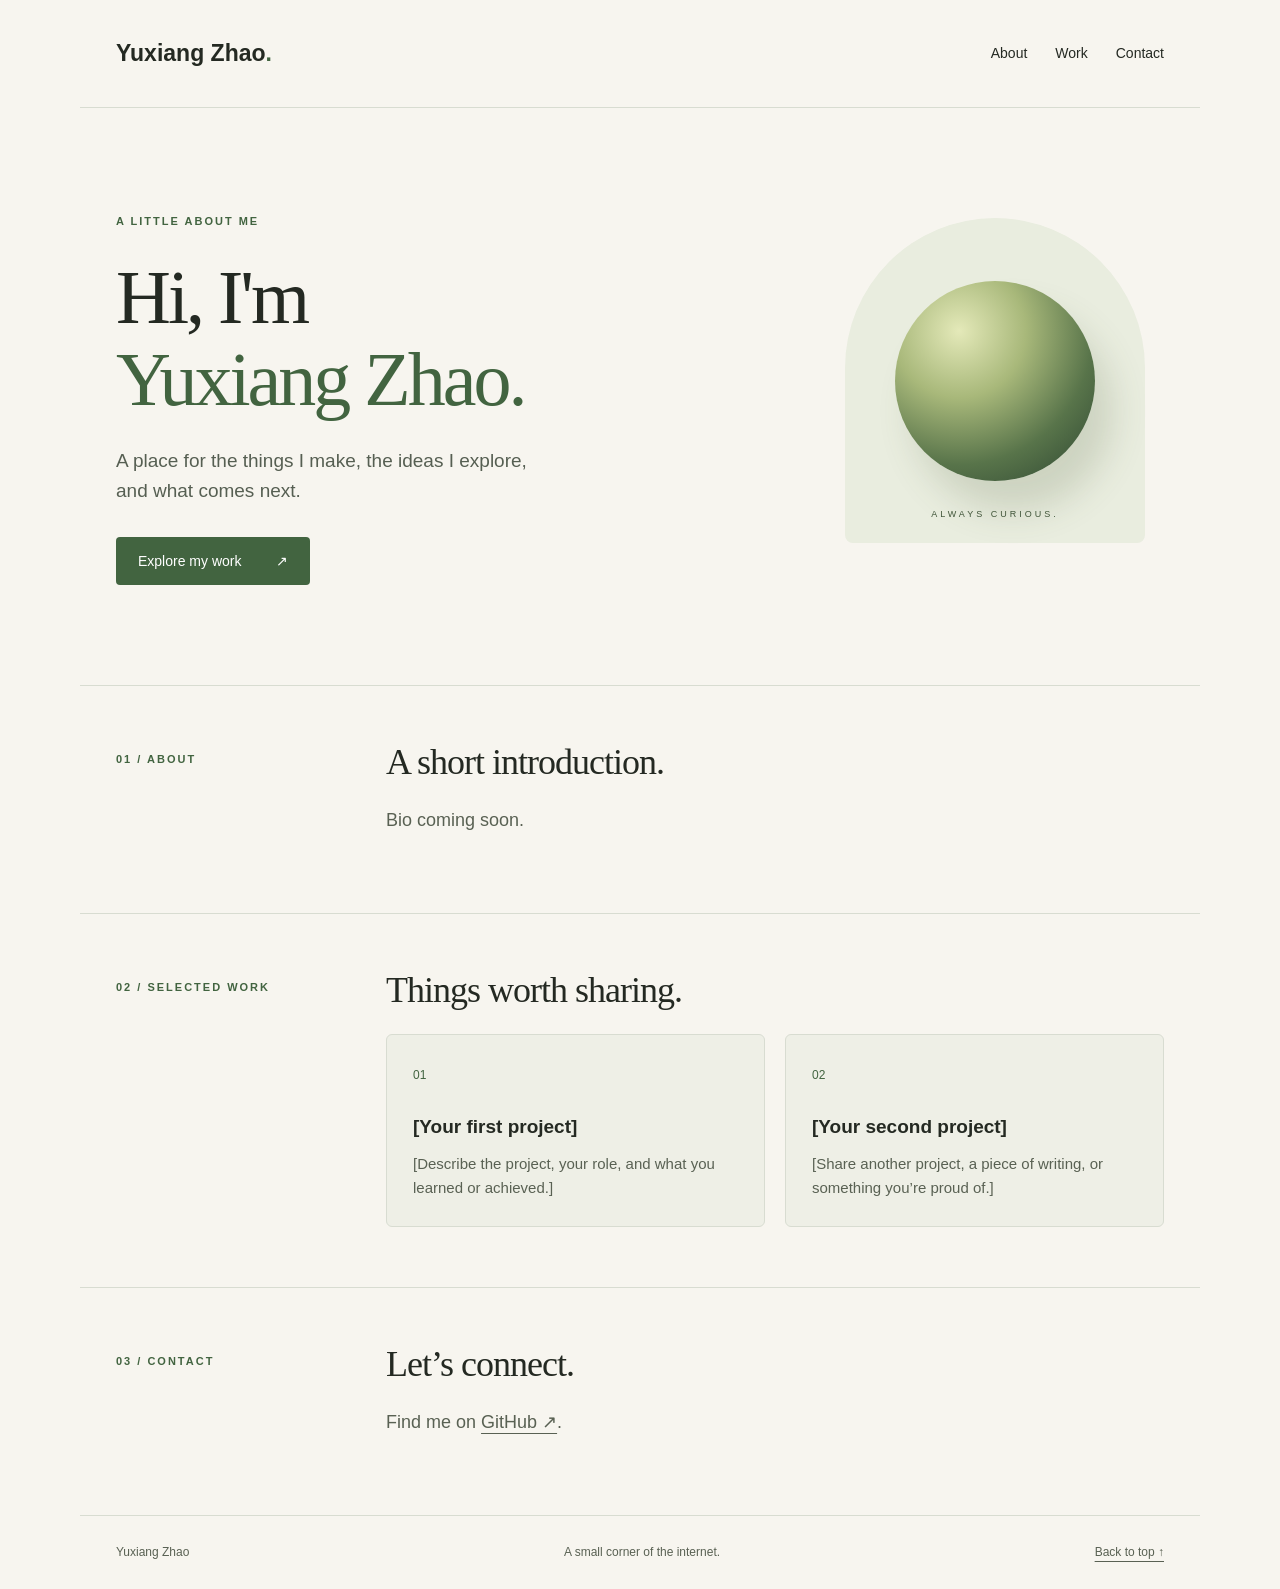
==== index.html @ c38084e2 "Create Yuxiang Zhao personal website" ====
<!doctype html>
<html lang="en"><head><meta charset="utf-8"><meta name="viewport" content="width=device-width,initial-scale=1"><meta name="description" content="Yuxiang Zhao’s personal website — introduction, projects, and contact."><title>Yuxiang Zhao — Personal website</title><link rel="stylesheet" href="styles.css"></head>
<body><a class="skip" href="#main">Skip to content</a><header class="wrap"><a class="wordmark" href="#">Yuxiang Zhao<span aria-hidden="true">.</span></a><nav aria-label="Main navigation"><a href="#about">About</a><a href="#work">Work</a><a href="#contact">Contact</a></nav></header>
<main id="main"><section class="hero wrap"><p class="eyebrow">A LITTLE ABOUT ME</p><h1>Hi, I'm <span>Yuxiang Zhao.</span></h1><p class="intro">A place for the things I make, the ideas I explore, and what comes next.</p><a class="button" href="#work">Explore my work <span aria-hidden="true">↗</span></a><div class="art" aria-hidden="true"><div class="orb"></div><span class="art-label">ALWAYS CURIOUS.</span></div></section>
<section class="section wrap" id="about"><p class="eyebrow">01 / ABOUT</p><div><h2>A short introduction.</h2><p class="body-copy placeholder">Bio coming soon.</p></div></section>
<section class="section wrap" id="work"><p class="eyebrow">02 / SELECTED WORK</p><div><h2>Things worth sharing.</h2><div class="projects"><article><span class="number">01</span><h3>[Your first project]</h3><p>[Describe the project, your role, and what you learned or achieved.]</p></article><article><span class="number">02</span><h3>[Your second project]</h3><p>[Share another project, a piece of writing, or something you’re proud of.]</p></article></div></div></section>
<section class="section wrap" id="contact"><p class="eyebrow">03 / CONTACT</p><div><h2>Let’s connect.</h2><p class="body-copy placeholder">Find me on <a href="https://github.com/zhaoyx-uiuc">GitHub ↗</a>.</p></div></section></main><footer class="wrap"><span>Yuxiang Zhao</span><span>A small corner of the internet.</span><a href="#">Back to top ↑</a></footer></body></html>
---- styles.css ----
:root{color-scheme:light;--paper:#f7f5ef;--ink:#242922;--green:#426440;--line:#d8dcd1}*{box-sizing:border-box}html{scroll-behavior:smooth;scroll-padding-top:28px}body{margin:0;background:var(--paper);color:var(--ink);font-family:Segoe UI,Arial,sans-serif;line-height:1.6}a{color:inherit;text-underline-offset:5px}a:focus-visible{outline:3px solid var(--green);outline-offset:6px}.wrap{max-width:1120px;margin:auto;padding-left:36px;padding-right:36px}header{display:flex;align-items:center;justify-content:space-between;min-height:108px;border-bottom:1px solid var(--line)}.wordmark{font-size:23px;font-weight:700;text-decoration:none}.wordmark span{color:var(--green)}nav{display:flex;gap:28px}nav a{font-size:14px;text-decoration:none}nav a:hover{text-decoration:underline}.hero{position:relative;min-height:560px;padding-top:105px;padding-bottom:100px;overflow:hidden}.eyebrow{font-size:11px;font-weight:700;letter-spacing:2px;color:var(--green);margin:0 0 25px}h1{font-family:Georgia,serif;font-weight:400;font-size:clamp(48px,6vw,76px);line-height:1.08;letter-spacing:-3px;max-width:620px;margin:0 0 26px}h1 span{display:block;color:var(--green)}.intro{font-size:19px;max-width:430px;color:#565f52;margin-bottom:30px}.button{display:inline-flex;gap:35px;align-items:center;padding:13px 22px;background:var(--green);border-radius:4px;color:white;text-decoration:none;font-size:14px}.button:hover{background:#2d482b}.art{position:absolute;right:55px;top:110px;width:300px;height:325px;display:grid;place-items:center;background:#e9eddf;border-radius:150px 150px 8px 8px}.orb{width:200px;height:200px;border-radius:50%;background:radial-gradient(circle at 32% 25%,#e4e9b9 0,#a8b87a 33%,#58744a 66%,#2b4330 100%);box-shadow:18px 30px 35px #53673e30}.art-label{position:absolute;bottom:22px;font-size:9px;letter-spacing:3px;color:#405539}.section{display:grid;grid-template-columns:240px 1fr;gap:30px;border-top:1px solid var(--line);padding-top:55px;padding-bottom:60px}.section>.eyebrow{padding-top:10px}h2{font-family:Georgia,serif;font-weight:400;font-size:36px;line-height:1.2;margin:0 0 22px;letter-spacing:-1px}.body-copy{font-size:18px;max-width:630px;color:#596153}.projects{display:grid;grid-template-columns:1fr 1fr;gap:20px}article{border:1px solid var(--line);border-radius:6px;padding:26px;background:#eeefe6}.number{font-size:12px;color:var(--green)}h3{font-size:19px;font-weight:600;margin:25px 0 10px}article p{font-size:15px;color:#596153;margin:0}footer{display:flex;gap:20px;justify-content:space-between;border-top:1px solid var(--line);padding-top:27px;padding-bottom:27px;font-size:12px;color:#596153}.skip{position:absolute;left:12px;top:-80px;background:white;padding:10px;z-index:10}.skip:focus{top:12px}@media(max-width:900px){.art{right:36px;width:220px;height:260px;top:150px}.orb{width:160px;height:160px}.intro{max-width:360px}h1{max-width:440px}.section{grid-template-columns:160px 1fr}}@media(max-width:680px){.wrap{padding-left:24px;padding-right:24px}header{min-height:86px}nav{gap:16px}nav a{font-size:13px}.wordmark{font-size:20px}.hero{padding-top:58px;padding-bottom:48px;min-height:auto}h1{font-size:52px;letter-spacing:-2px}.intro{max-width:100%}.art{position:relative;top:auto;right:auto;width:100%;height:210px;margin-top:45px;border-radius:110px 110px 6px 6px}.orb{width:135px;height:135px;margin-top:-20px}.art-label{bottom:14px}.section{display:block;padding-top:35px;padding-bottom:35px}.section>.eyebrow{margin-bottom:18px}h2{font-size:31px}.projects{grid-template-columns:1fr}footer{flex-wrap:wrap}footer span:nth-child(2){display:none}}@media(prefers-reduced-motion:reduce){html{scroll-behavior:auto}}
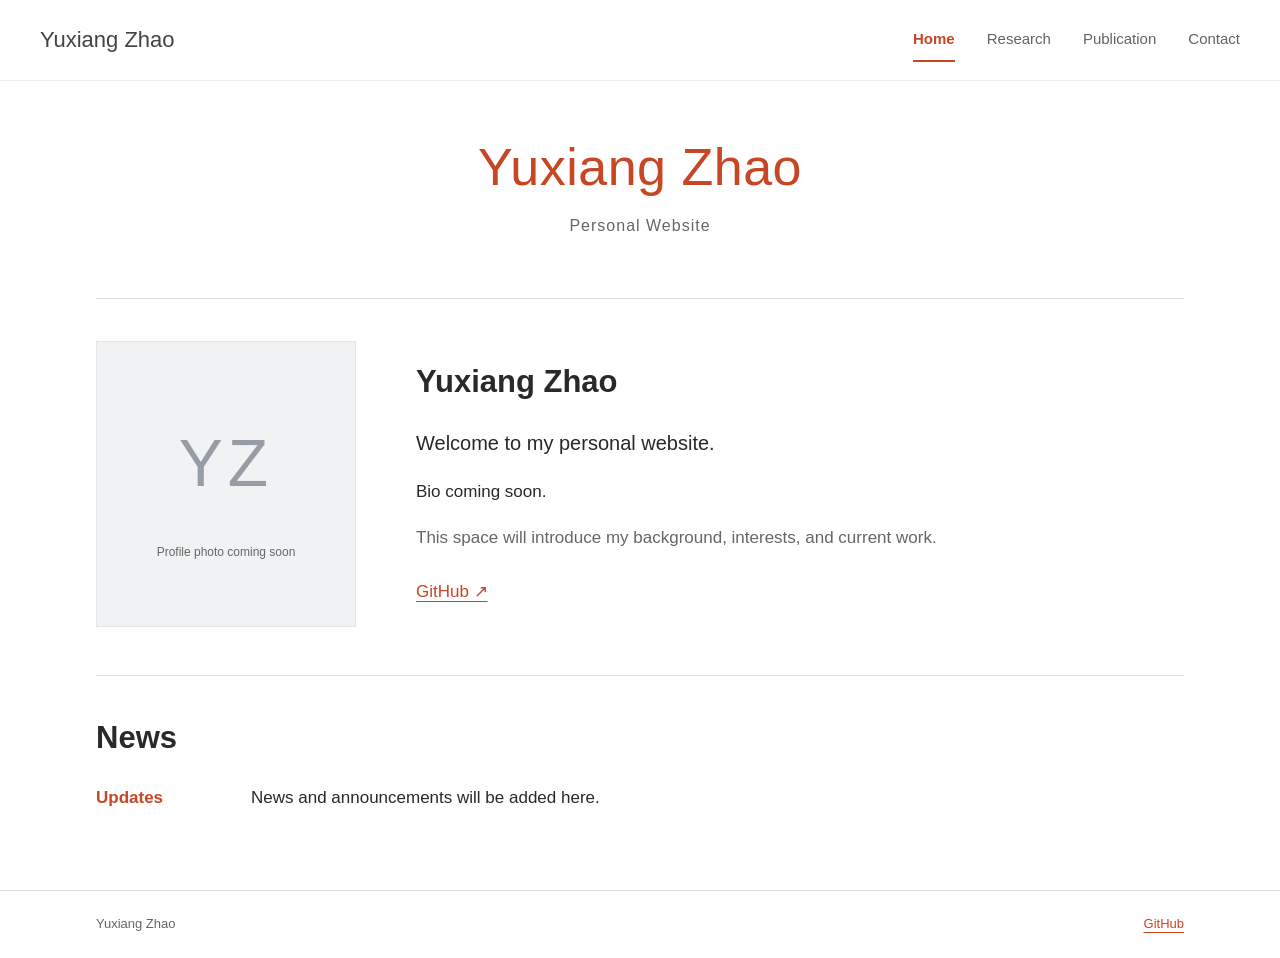
==== commit a731c9b9: "Redesign academic website with Home, Research, Publication and Contact" ====
--- a/index.html
+++ b/index.html
@@ -1,7 +1,2 @@
 <!doctype html>
-<html lang="en"><head><meta charset="utf-8"><meta name="viewport" content="width=device-width,initial-scale=1"><meta name="description" content="Yuxiang Zhao’s personal website — introduction, projects, and contact."><title>Yuxiang Zhao — Personal website</title><link rel="stylesheet" href="styles.css"></head>
-<body><a class="skip" href="#main">Skip to content</a><header class="wrap"><a class="wordmark" href="#">Yuxiang Zhao<span aria-hidden="true">.</span></a><nav aria-label="Main navigation"><a href="#about">About</a><a href="#work">Work</a><a href="#contact">Contact</a></nav></header>
-<main id="main"><section class="hero wrap"><p class="eyebrow">A LITTLE ABOUT ME</p><h1>Hi, I'm <span>Yuxiang Zhao.</span></h1><p class="intro">A place for the things I make, the ideas I explore, and what comes next.</p><a class="button" href="#work">Explore my work <span aria-hidden="true">↗</span></a><div class="art" aria-hidden="true"><div class="orb"></div><span class="art-label">ALWAYS CURIOUS.</span></div></section>
-<section class="section wrap" id="about"><p class="eyebrow">01 / ABOUT</p><div><h2>A short introduction.</h2><p class="body-copy placeholder">Bio coming soon.</p></div></section>
-<section class="section wrap" id="work"><p class="eyebrow">02 / SELECTED WORK</p><div><h2>Things worth sharing.</h2><div class="projects"><article><span class="number">01</span><h3>[Your first project]</h3><p>[Describe the project, your role, and what you learned or achieved.]</p></article><article><span class="number">02</span><h3>[Your second project]</h3><p>[Share another project, a piece of writing, or something you’re proud of.]</p></article></div></div></section>
-<section class="section wrap" id="contact"><p class="eyebrow">03 / CONTACT</p><div><h2>Let’s connect.</h2><p class="body-copy placeholder">Find me on <a href="https://github.com/zhaoyx-uiuc">GitHub ↗</a>.</p></div></section></main><footer class="wrap"><span>Yuxiang Zhao</span><span>A small corner of the internet.</span><a href="#">Back to top ↑</a></footer></body></html>+<html lang="en"><head><meta charset="utf-8"><meta name="viewport" content="width=device-width,initial-scale=1"><meta name="description" content="Yuxiang Zhao — home, research, publications, and contact."><meta name="theme-color" content="#ffffff"><title>Home | Yuxiang Zhao</title><link rel="stylesheet" href="styles.css"></head><body><a class="skip" href="#main">Skip to content</a><header><div class="header-inner"><a class="site-name" href="index.html">Yuxiang Zhao</a><nav aria-label="Main navigation"><a href="index.html" aria-current="page">Home</a><a href="research.html">Research</a><a href="publication.html">Publication</a><a href="contact.html">Contact</a></nav></div></header><main id="main" class="container"><div class="page-title"><h1>Yuxiang Zhao</h1><p>Personal Website</p></div><section class="introduction"><div class="portrait" role="img" aria-label="Profile photo placeholder"><span>YZ</span><small>Profile photo coming soon</small></div><div><h2>Yuxiang Zhao</h2><p class="lead">Welcome to my personal website.</p><p>Bio coming soon.</p><p class="muted">This space will introduce my background, interests, and current work.</p><a class="text-link" href="https://github.com/zhaoyx-uiuc">GitHub ↗</a></div></section><section><h2>News</h2><div class="news-row"><span class="news-label">Updates</span><p>News and announcements will be added here.</p></div></section></main><footer><div class="container"><span>Yuxiang Zhao</span><a href="https://github.com/zhaoyx-uiuc">GitHub</a></div></footer></body></html>
--- a/styles.css
+++ b/styles.css
@@ -1 +1 @@
-:root{color-scheme:light;--paper:#f7f5ef;--ink:#242922;--green:#426440;--line:#d8dcd1}*{box-sizing:border-box}html{scroll-behavior:smooth;scroll-padding-top:28px}body{margin:0;background:var(--paper);color:var(--ink);font-family:Segoe UI,Arial,sans-serif;line-height:1.6}a{color:inherit;text-underline-offset:5px}a:focus-visible{outline:3px solid var(--green);outline-offset:6px}.wrap{max-width:1120px;margin:auto;padding-left:36px;padding-right:36px}header{display:flex;align-items:center;justify-content:space-between;min-height:108px;border-bottom:1px solid var(--line)}.wordmark{font-size:23px;font-weight:700;text-decoration:none}.wordmark span{color:var(--green)}nav{display:flex;gap:28px}nav a{font-size:14px;text-decoration:none}nav a:hover{text-decoration:underline}.hero{position:relative;min-height:560px;padding-top:105px;padding-bottom:100px;overflow:hidden}.eyebrow{font-size:11px;font-weight:700;letter-spacing:2px;color:var(--green);margin:0 0 25px}h1{font-family:Georgia,serif;font-weight:400;font-size:clamp(48px,6vw,76px);line-height:1.08;letter-spacing:-3px;max-width:620px;margin:0 0 26px}h1 span{display:block;color:var(--green)}.intro{font-size:19px;max-width:430px;color:#565f52;margin-bottom:30px}.button{display:inline-flex;gap:35px;align-items:center;padding:13px 22px;background:var(--green);border-radius:4px;color:white;text-decoration:none;font-size:14px}.button:hover{background:#2d482b}.art{position:absolute;right:55px;top:110px;width:300px;height:325px;display:grid;place-items:center;background:#e9eddf;border-radius:150px 150px 8px 8px}.orb{width:200px;height:200px;border-radius:50%;background:radial-gradient(circle at 32% 25%,#e4e9b9 0,#a8b87a 33%,#58744a 66%,#2b4330 100%);box-shadow:18px 30px 35px #53673e30}.art-label{position:absolute;bottom:22px;font-size:9px;letter-spacing:3px;color:#405539}.section{display:grid;grid-template-columns:240px 1fr;gap:30px;border-top:1px solid var(--line);padding-top:55px;padding-bottom:60px}.section>.eyebrow{padding-top:10px}h2{font-family:Georgia,serif;font-weight:400;font-size:36px;line-height:1.2;margin:0 0 22px;letter-spacing:-1px}.body-copy{font-size:18px;max-width:630px;color:#596153}.projects{display:grid;grid-template-columns:1fr 1fr;gap:20px}article{border:1px solid var(--line);border-radius:6px;padding:26px;background:#eeefe6}.number{font-size:12px;color:var(--green)}h3{font-size:19px;font-weight:600;margin:25px 0 10px}article p{font-size:15px;color:#596153;margin:0}footer{display:flex;gap:20px;justify-content:space-between;border-top:1px solid var(--line);padding-top:27px;padding-bottom:27px;font-size:12px;color:#596153}.skip{position:absolute;left:12px;top:-80px;background:white;padding:10px;z-index:10}.skip:focus{top:12px}@media(max-width:900px){.art{right:36px;width:220px;height:260px;top:150px}.orb{width:160px;height:160px}.intro{max-width:360px}h1{max-width:440px}.section{grid-template-columns:160px 1fr}}@media(max-width:680px){.wrap{padding-left:24px;padding-right:24px}header{min-height:86px}nav{gap:16px}nav a{font-size:13px}.wordmark{font-size:20px}.hero{padding-top:58px;padding-bottom:48px;min-height:auto}h1{font-size:52px;letter-spacing:-2px}.intro{max-width:100%}.art{position:relative;top:auto;right:auto;width:100%;height:210px;margin-top:45px;border-radius:110px 110px 6px 6px}.orb{width:135px;height:135px;margin-top:-20px}.art-label{bottom:14px}.section{display:block;padding-top:35px;padding-bottom:35px}.section>.eyebrow{margin-bottom:18px}h2{font-size:31px}.projects{grid-template-columns:1fr}footer{flex-wrap:wrap}footer span:nth-child(2){display:none}}@media(prefers-reduced-motion:reduce){html{scroll-behavior:auto}}+:root{--accent:#c74725;--ink:#292929;--muted:#666;--line:#ddd;--soft:#f6f6f6}*{box-sizing:border-box}body{margin:0;background:#fff;color:var(--ink);font-family:Arial,Helvetica,sans-serif;font-size:17px;line-height:1.75}a{color:var(--accent);text-underline-offset:4px}a:hover{text-decoration:underline}a:focus-visible{outline:3px solid var(--accent);outline-offset:5px}header{border-bottom:1px solid #eee;background:white}.header-inner{max-width:1320px;margin:auto;min-height:80px;padding:16px 40px;display:flex;align-items:center;justify-content:space-between;gap:24px}.site-name{font-size:22px;font-weight:400;color:#444;text-decoration:none;white-space:nowrap}nav{display:flex;gap:32px;align-items:center}nav a{color:#646464;text-decoration:none;font-size:15px;padding:8px 0;border-bottom:2px solid transparent}nav a[aria-current=page]{color:var(--accent);border-bottom-color:var(--accent);font-weight:600}.container{max-width:1160px;margin:auto;padding:0 36px}main{min-height:calc(100vh - 177px)}.page-title{text-align:center;padding:55px 0 58px}.page-title h1{font-weight:500;font-size:52px;letter-spacing:.5px;line-height:1.2;color:var(--accent);margin:0}.page-title p{margin:14px 0 0;font-size:16px;letter-spacing:1px;color:var(--muted)}section{border-top:1px solid var(--line);padding:42px 0 48px}h2{font-size:31px;line-height:1.3;font-weight:600;margin:0 0 24px}h3{font-size:22px;margin:0 0 12px;font-weight:500}p{margin:0 0 16px}.muted{color:var(--muted)}.introduction{display:grid;grid-template-columns:260px 1fr;gap:60px;align-items:center}.portrait{aspect-ratio:1/1.1;display:flex;flex-direction:column;align-items:center;justify-content:center;gap:20px;background:#f1f2f3;border:1px solid #e5e5e5}.portrait span{font-size:66px;font-weight:300;letter-spacing:5px;color:#979da4}.portrait small{font-size:12px;color:#666}.lead{font-size:20px}.text-link{display:inline-block;margin-top:8px}.news-row{display:grid;grid-template-columns:130px 1fr;gap:25px}.news-label{color:var(--accent);font-weight:600}.news-row p{margin:0}.empty-state{background:var(--soft);padding:28px 30px;border-left:3px solid var(--accent)}.empty-state p{margin:0;color:var(--muted)}.contact-list{margin:30px 0 0}.contact-list>div{display:grid;grid-template-columns:110px 1fr;padding:18px 0;border-top:1px solid #eee;gap:20px}dt{font-weight:600}dd{margin:0;overflow-wrap:anywhere}footer{border-top:1px solid var(--line);color:var(--muted);font-size:13px;margin-top:30px}footer .container{display:flex;justify-content:space-between;gap:20px;padding-top:22px;padding-bottom:22px}.skip{position:absolute;top:-100px;left:15px;background:white;padding:10px;z-index:10}.skip:focus{top:10px}@media(min-width:1500px){.page-title{padding:70px 0}}@media(max-width:700px){.header-inner{padding:18px 22px;flex-direction:column;gap:10px;align-items:flex-start}nav{gap:24px;flex-wrap:wrap}nav a{font-size:14px}.container{padding:0 24px}.page-title{padding:38px 0}.page-title h1{font-size:39px}.introduction{grid-template-columns:1fr;gap:30px}.portrait{width:210px;aspect-ratio:1}h2{font-size:27px}section{padding:30px 0 35px}.news-row{grid-template-columns:1fr;gap:5px}.contact-list>div{grid-template-columns:1fr;gap:3px}}@media(prefers-reduced-motion:reduce){*{scroll-behavior:auto}}
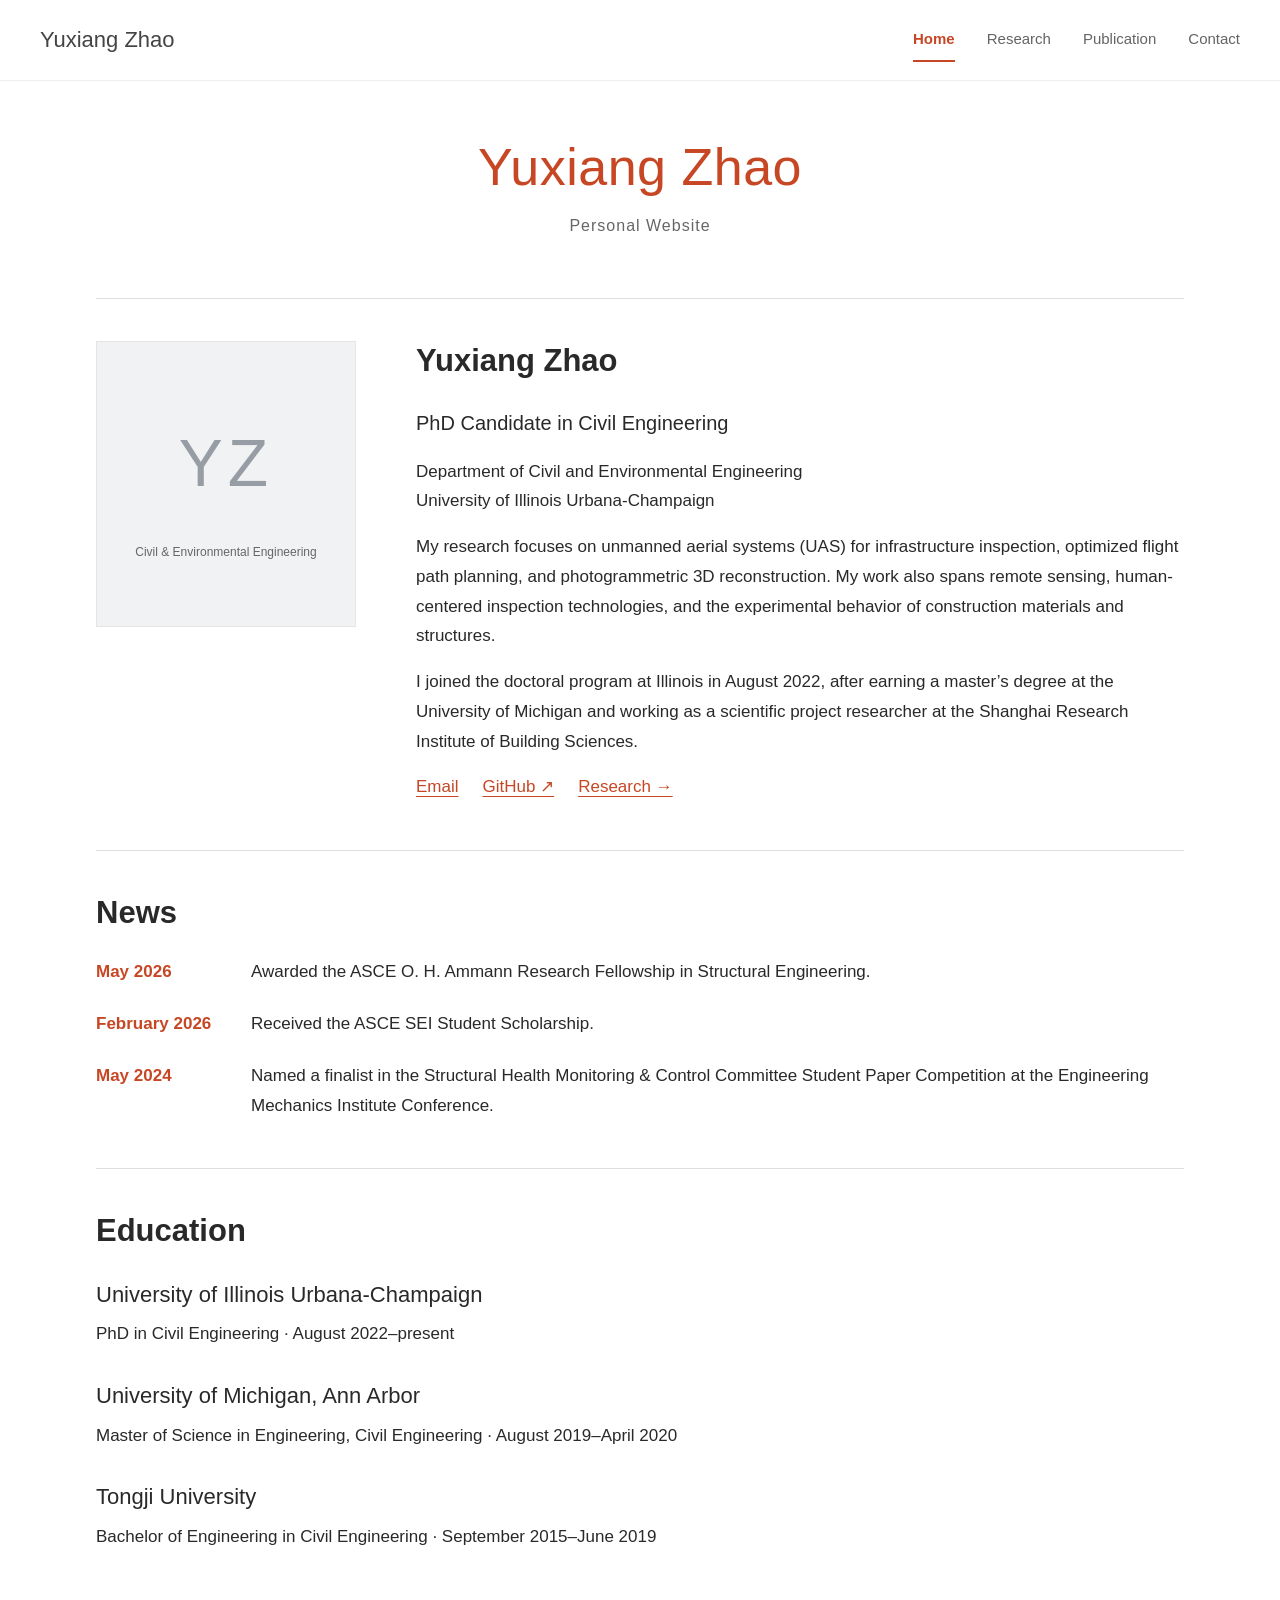
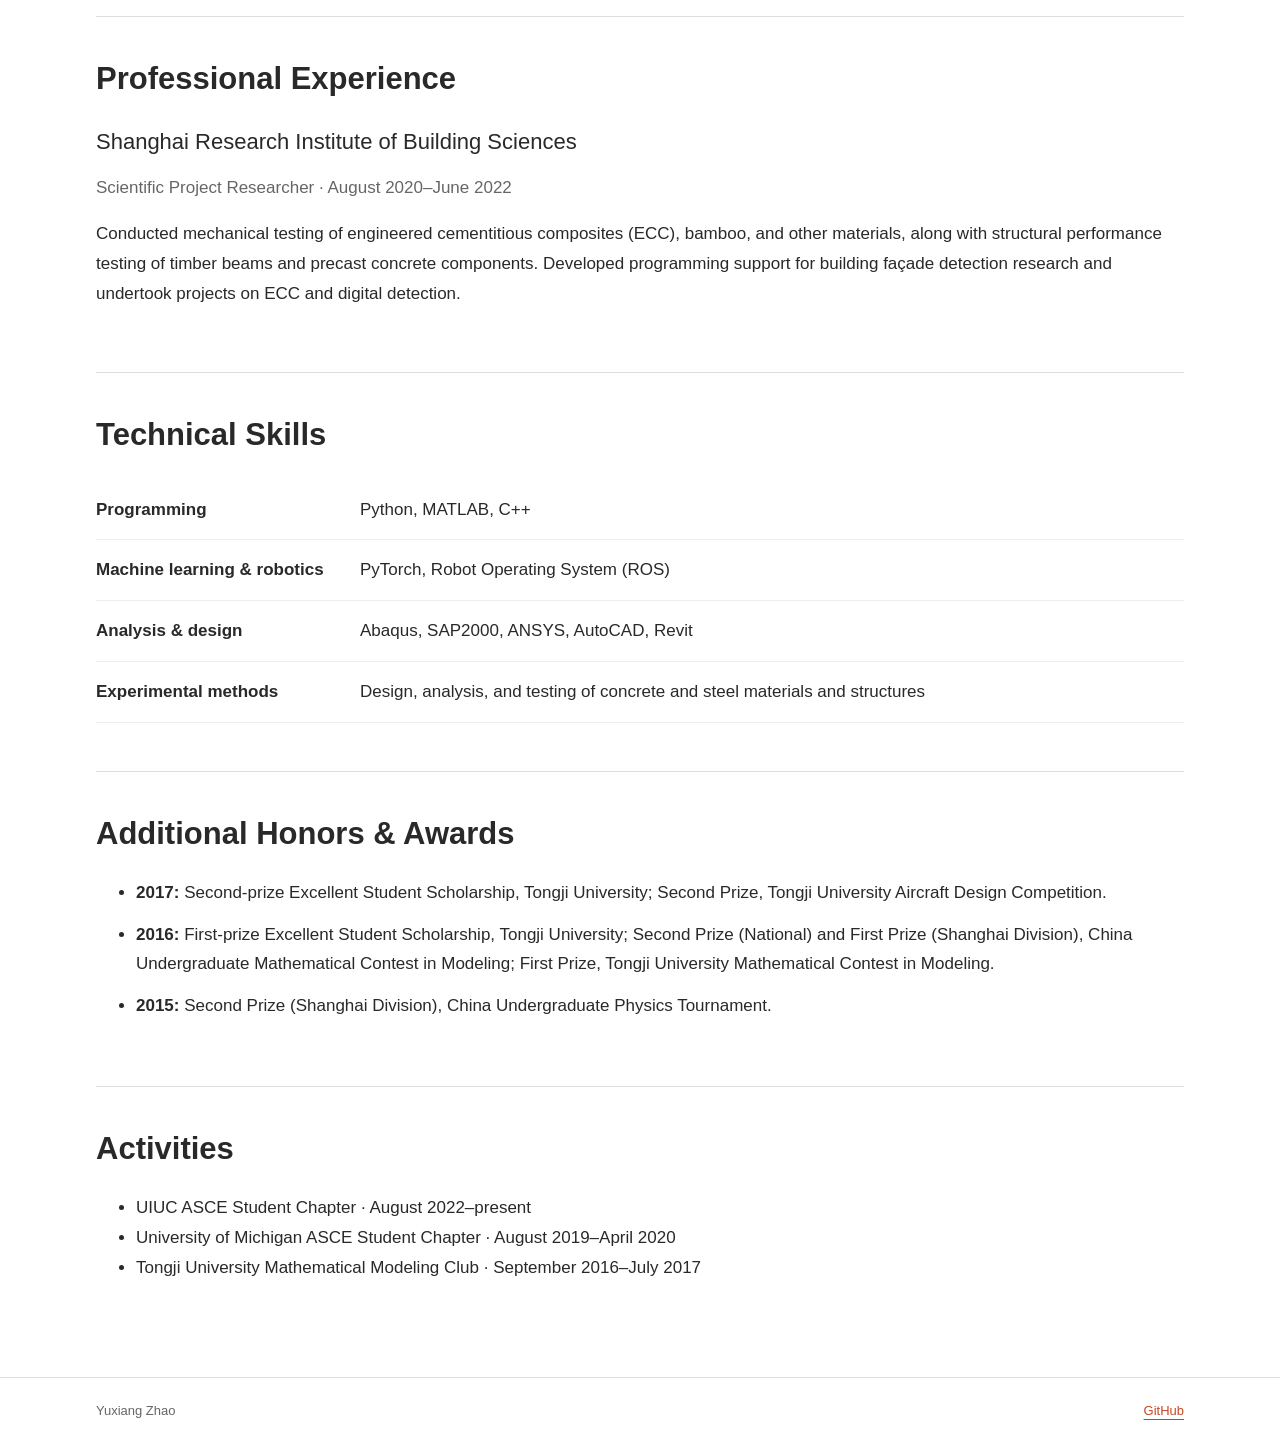
==== commit 8d38b78d: "Populate academic website from CV" ====
--- a/index.html
+++ b/index.html
@@ -1,2 +1,2 @@
 <!doctype html>
-<html lang="en"><head><meta charset="utf-8"><meta name="viewport" content="width=device-width,initial-scale=1"><meta name="description" content="Yuxiang Zhao — home, research, publications, and contact."><meta name="theme-color" content="#ffffff"><title>Home | Yuxiang Zhao</title><link rel="stylesheet" href="styles.css"></head><body><a class="skip" href="#main">Skip to content</a><header><div class="header-inner"><a class="site-name" href="index.html">Yuxiang Zhao</a><nav aria-label="Main navigation"><a href="index.html" aria-current="page">Home</a><a href="research.html">Research</a><a href="publication.html">Publication</a><a href="contact.html">Contact</a></nav></div></header><main id="main" class="container"><div class="page-title"><h1>Yuxiang Zhao</h1><p>Personal Website</p></div><section class="introduction"><div class="portrait" role="img" aria-label="Profile photo placeholder"><span>YZ</span><small>Profile photo coming soon</small></div><div><h2>Yuxiang Zhao</h2><p class="lead">Welcome to my personal website.</p><p>Bio coming soon.</p><p class="muted">This space will introduce my background, interests, and current work.</p><a class="text-link" href="https://github.com/zhaoyx-uiuc">GitHub ↗</a></div></section><section><h2>News</h2><div class="news-row"><span class="news-label">Updates</span><p>News and announcements will be added here.</p></div></section></main><footer><div class="container"><span>Yuxiang Zhao</span><a href="https://github.com/zhaoyx-uiuc">GitHub</a></div></footer></body></html>+<html lang="en"><head><meta charset="utf-8"><meta name="viewport" content="width=device-width,initial-scale=1"><meta name="description" content="Yuxiang Zhao — home, research, publications, and contact."><meta name="theme-color" content="#ffffff"><title>Home | Yuxiang Zhao</title><link rel="stylesheet" href="styles.css?v=3"></head><body><a class="skip" href="#main">Skip to content</a><header><div class="header-inner"><a class="site-name" href="index.html">Yuxiang Zhao</a><nav aria-label="Main navigation"><a href="index.html" aria-current="page">Home</a><a href="research.html">Research</a><a href="publication.html">Publication</a><a href="contact.html">Contact</a></nav></div></header><main id="main" class="container"><div class="page-title"><h1>Yuxiang Zhao</h1><p>Personal Website</p></div><section class="introduction"><div class="portrait" role="img" aria-label="Yuxiang Zhao initials"><span>YZ</span><small>Civil &amp; Environmental Engineering</small></div><div><h2>Yuxiang Zhao</h2><p class="lead">PhD Candidate in Civil Engineering</p><p>Department of Civil and Environmental Engineering<br>University of Illinois Urbana-Champaign</p><p>My research focuses on unmanned aerial systems (UAS) for infrastructure inspection, optimized flight path planning, and photogrammetric 3D reconstruction. My work also spans remote sensing, human-centered inspection technologies, and the experimental behavior of construction materials and structures.</p><p>I joined the doctoral program at Illinois in August 2022, after earning a master’s degree at the University of Michigan and working as a scientific project researcher at the Shanghai Research Institute of Building Sciences.</p><div class="profile-links"><a href="mailto:zhao132@illinois.edu">Email</a><a href="https://github.com/zhaoyx-uiuc">GitHub ↗</a><a href="research.html">Research →</a></div></div></section><section><h2>News</h2><div class="news-row"><span class="news-label">May 2026</span><p>Awarded the ASCE O. H. Ammann Research Fellowship in Structural Engineering.</p></div><div class="news-row"><span class="news-label">February 2026</span><p>Received the ASCE SEI Student Scholarship.</p></div><div class="news-row"><span class="news-label">May 2024</span><p>Named a finalist in the Structural Health Monitoring &amp; Control Committee Student Paper Competition at the Engineering Mechanics Institute Conference.</p></div></section><section><h2>Education</h2><div class="record"><h3>University of Illinois Urbana-Champaign</h3><p>PhD in Civil Engineering · August 2022–present</p></div><div class="record"><h3>University of Michigan, Ann Arbor</h3><p>Master of Science in Engineering, Civil Engineering · August 2019–April 2020</p></div><div class="record"><h3>Tongji University</h3><p>Bachelor of Engineering in Civil Engineering · September 2015–June 2019</p></div></section><section><h2>Professional Experience</h2><h3>Shanghai Research Institute of Building Sciences</h3><p class="muted">Scientific Project Researcher · August 2020–June 2022</p><p>Conducted mechanical testing of engineered cementitious composites (ECC), bamboo, and other materials, along with structural performance testing of timber beams and precast concrete components. Developed programming support for building façade detection research and undertook projects on ECC and digital detection.</p></section><section><h2>Technical Skills</h2><dl class="skills"><div><dt>Programming</dt><dd>Python, MATLAB, C++</dd></div><div><dt>Machine learning &amp; robotics</dt><dd>PyTorch, Robot Operating System (ROS)</dd></div><div><dt>Analysis &amp; design</dt><dd>Abaqus, SAP2000, ANSYS, AutoCAD, Revit</dd></div><div><dt>Experimental methods</dt><dd>Design, analysis, and testing of concrete and steel materials and structures</dd></div></dl></section><section><h2>Additional Honors &amp; Awards</h2><ul class="awards"><li><strong>2017:</strong> Second-prize Excellent Student Scholarship, Tongji University; Second Prize, Tongji University Aircraft Design Competition.</li><li><strong>2016:</strong> First-prize Excellent Student Scholarship, Tongji University; Second Prize (National) and First Prize (Shanghai Division), China Undergraduate Mathematical Contest in Modeling; First Prize, Tongji University Mathematical Contest in Modeling.</li><li><strong>2015:</strong> Second Prize (Shanghai Division), China Undergraduate Physics Tournament.</li></ul></section><section><h2>Activities</h2><ul><li>UIUC ASCE Student Chapter · August 2022–present</li><li>University of Michigan ASCE Student Chapter · August 2019–April 2020</li><li>Tongji University Mathematical Modeling Club · September 2016–July 2017</li></ul></section></main><footer><div class="container"><span>Yuxiang Zhao</span><a href="https://github.com/zhaoyx-uiuc">GitHub</a></div></footer></body></html>
--- a/styles.css
+++ b/styles.css
@@ -1 +1,2 @@
-:root{--accent:#c74725;--ink:#292929;--muted:#666;--line:#ddd;--soft:#f6f6f6}*{box-sizing:border-box}body{margin:0;background:#fff;color:var(--ink);font-family:Arial,Helvetica,sans-serif;font-size:17px;line-height:1.75}a{color:var(--accent);text-underline-offset:4px}a:hover{text-decoration:underline}a:focus-visible{outline:3px solid var(--accent);outline-offset:5px}header{border-bottom:1px solid #eee;background:white}.header-inner{max-width:1320px;margin:auto;min-height:80px;padding:16px 40px;display:flex;align-items:center;justify-content:space-between;gap:24px}.site-name{font-size:22px;font-weight:400;color:#444;text-decoration:none;white-space:nowrap}nav{display:flex;gap:32px;align-items:center}nav a{color:#646464;text-decoration:none;font-size:15px;padding:8px 0;border-bottom:2px solid transparent}nav a[aria-current=page]{color:var(--accent);border-bottom-color:var(--accent);font-weight:600}.container{max-width:1160px;margin:auto;padding:0 36px}main{min-height:calc(100vh - 177px)}.page-title{text-align:center;padding:55px 0 58px}.page-title h1{font-weight:500;font-size:52px;letter-spacing:.5px;line-height:1.2;color:var(--accent);margin:0}.page-title p{margin:14px 0 0;font-size:16px;letter-spacing:1px;color:var(--muted)}section{border-top:1px solid var(--line);padding:42px 0 48px}h2{font-size:31px;line-height:1.3;font-weight:600;margin:0 0 24px}h3{font-size:22px;margin:0 0 12px;font-weight:500}p{margin:0 0 16px}.muted{color:var(--muted)}.introduction{display:grid;grid-template-columns:260px 1fr;gap:60px;align-items:center}.portrait{aspect-ratio:1/1.1;display:flex;flex-direction:column;align-items:center;justify-content:center;gap:20px;background:#f1f2f3;border:1px solid #e5e5e5}.portrait span{font-size:66px;font-weight:300;letter-spacing:5px;color:#979da4}.portrait small{font-size:12px;color:#666}.lead{font-size:20px}.text-link{display:inline-block;margin-top:8px}.news-row{display:grid;grid-template-columns:130px 1fr;gap:25px}.news-label{color:var(--accent);font-weight:600}.news-row p{margin:0}.empty-state{background:var(--soft);padding:28px 30px;border-left:3px solid var(--accent)}.empty-state p{margin:0;color:var(--muted)}.contact-list{margin:30px 0 0}.contact-list>div{display:grid;grid-template-columns:110px 1fr;padding:18px 0;border-top:1px solid #eee;gap:20px}dt{font-weight:600}dd{margin:0;overflow-wrap:anywhere}footer{border-top:1px solid var(--line);color:var(--muted);font-size:13px;margin-top:30px}footer .container{display:flex;justify-content:space-between;gap:20px;padding-top:22px;padding-bottom:22px}.skip{position:absolute;top:-100px;left:15px;background:white;padding:10px;z-index:10}.skip:focus{top:10px}@media(min-width:1500px){.page-title{padding:70px 0}}@media(max-width:700px){.header-inner{padding:18px 22px;flex-direction:column;gap:10px;align-items:flex-start}nav{gap:24px;flex-wrap:wrap}nav a{font-size:14px}.container{padding:0 24px}.page-title{padding:38px 0}.page-title h1{font-size:39px}.introduction{grid-template-columns:1fr;gap:30px}.portrait{width:210px;aspect-ratio:1}h2{font-size:27px}section{padding:30px 0 35px}.news-row{grid-template-columns:1fr;gap:5px}.contact-list>div{grid-template-columns:1fr;gap:3px}}@media(prefers-reduced-motion:reduce){*{scroll-behavior:auto}}+:root{--accent:#c74725;--ink:#292929;--muted:#666;--line:#ddd;--soft:#f6f6f6}*{box-sizing:border-box}body{margin:0;background:#fff;color:var(--ink);font-family:Arial,Helvetica,sans-serif;font-size:17px;line-height:1.75}a{color:var(--accent);text-underline-offset:4px}a:hover{text-decoration:underline}a:focus-visible{outline:3px solid var(--accent);outline-offset:5px}header{border-bottom:1px solid #eee;background:white}.header-inner{max-width:1320px;margin:auto;min-height:80px;padding:16px 40px;display:flex;align-items:center;justify-content:space-between;gap:24px}.site-name{font-size:22px;font-weight:400;color:#444;text-decoration:none;white-space:nowrap}nav{display:flex;gap:32px;align-items:center}nav a{color:#646464;text-decoration:none;font-size:15px;padding:8px 0;border-bottom:2px solid transparent}nav a[aria-current=page]{color:var(--accent);border-bottom-color:var(--accent);font-weight:600}.container{max-width:1160px;margin:auto;padding:0 36px}main{min-height:calc(100vh - 177px)}.page-title{text-align:center;padding:55px 0 58px}.page-title h1{font-weight:500;font-size:52px;letter-spacing:.5px;line-height:1.2;color:var(--accent);margin:0}.page-title p{margin:14px 0 0;font-size:16px;letter-spacing:1px;color:var(--muted)}section{border-top:1px solid var(--line);padding:42px 0 48px}h2{font-size:31px;line-height:1.3;font-weight:600;margin:0 0 24px}h3{font-size:22px;margin:0 0 12px;font-weight:500}p{margin:0 0 16px}.muted{color:var(--muted)}.introduction{display:grid;grid-template-columns:260px 1fr;gap:60px;align-items:center}.portrait{aspect-ratio:1/1.1;display:flex;flex-direction:column;align-items:center;justify-content:center;gap:20px;background:#f1f2f3;border:1px solid #e5e5e5}.portrait span{font-size:66px;font-weight:300;letter-spacing:5px;color:#979da4}.portrait small{font-size:12px;color:#666}.lead{font-size:20px}.text-link{display:inline-block;margin-top:8px}.news-row{display:grid;grid-template-columns:130px 1fr;gap:25px}.news-label{color:var(--accent);font-weight:600}.news-row p{margin:0}.empty-state{background:var(--soft);padding:28px 30px;border-left:3px solid var(--accent)}.empty-state p{margin:0;color:var(--muted)}.contact-list{margin:30px 0 0}.contact-list>div{display:grid;grid-template-columns:110px 1fr;padding:18px 0;border-top:1px solid #eee;gap:20px}dt{font-weight:600}dd{margin:0;overflow-wrap:anywhere}footer{border-top:1px solid var(--line);color:var(--muted);font-size:13px;margin-top:30px}footer .container{display:flex;justify-content:space-between;gap:20px;padding-top:22px;padding-bottom:22px}.skip{position:absolute;top:-100px;left:15px;background:white;padding:10px;z-index:10}.skip:focus{top:10px}@media(min-width:1500px){.page-title{padding:70px 0}}@media(max-width:700px){.header-inner{padding:18px 22px;flex-direction:column;gap:10px;align-items:flex-start}nav{gap:24px;flex-wrap:wrap}nav a{font-size:14px}.container{padding:0 24px}.page-title{padding:38px 0}.page-title h1{font-size:39px}.introduction{grid-template-columns:1fr;gap:30px}.portrait{width:210px;aspect-ratio:1}h2{font-size:27px}section{padding:30px 0 35px}.news-row{grid-template-columns:1fr;gap:5px}.contact-list>div{grid-template-columns:1fr;gap:3px}}@media(prefers-reduced-motion:reduce){*{scroll-behavior:auto}}
+.profile-links{display:flex;gap:24px;flex-wrap:wrap}.news-row+.news-row{margin-top:22px}.record+.record{margin-top:28px}.record h3{margin-bottom:5px}.skills{margin:0}.skills>div{display:grid;grid-template-columns:240px 1fr;gap:24px;padding:15px 0;border-bottom:1px solid #eee}.awards li,.interests li{margin-bottom:12px}.research-topic{padding:26px 0;border-bottom:1px solid #e5e5e5;margin-bottom:22px}.topic-label{color:var(--accent);font-size:12px;letter-spacing:1px;font-weight:600;display:block;margin-bottom:12px}.related{font-size:14px;color:var(--muted)}.publications{padding-left:28px;margin:0}.publications li{padding-left:9px;margin-bottom:26px;overflow-wrap:anywhere}.portrait small{text-align:center;padding:0 16px}.introduction{align-items:start}@media(max-width:700px){.skills>div{grid-template-columns:1fr;gap:5px}.publications{padding-left:22px}}
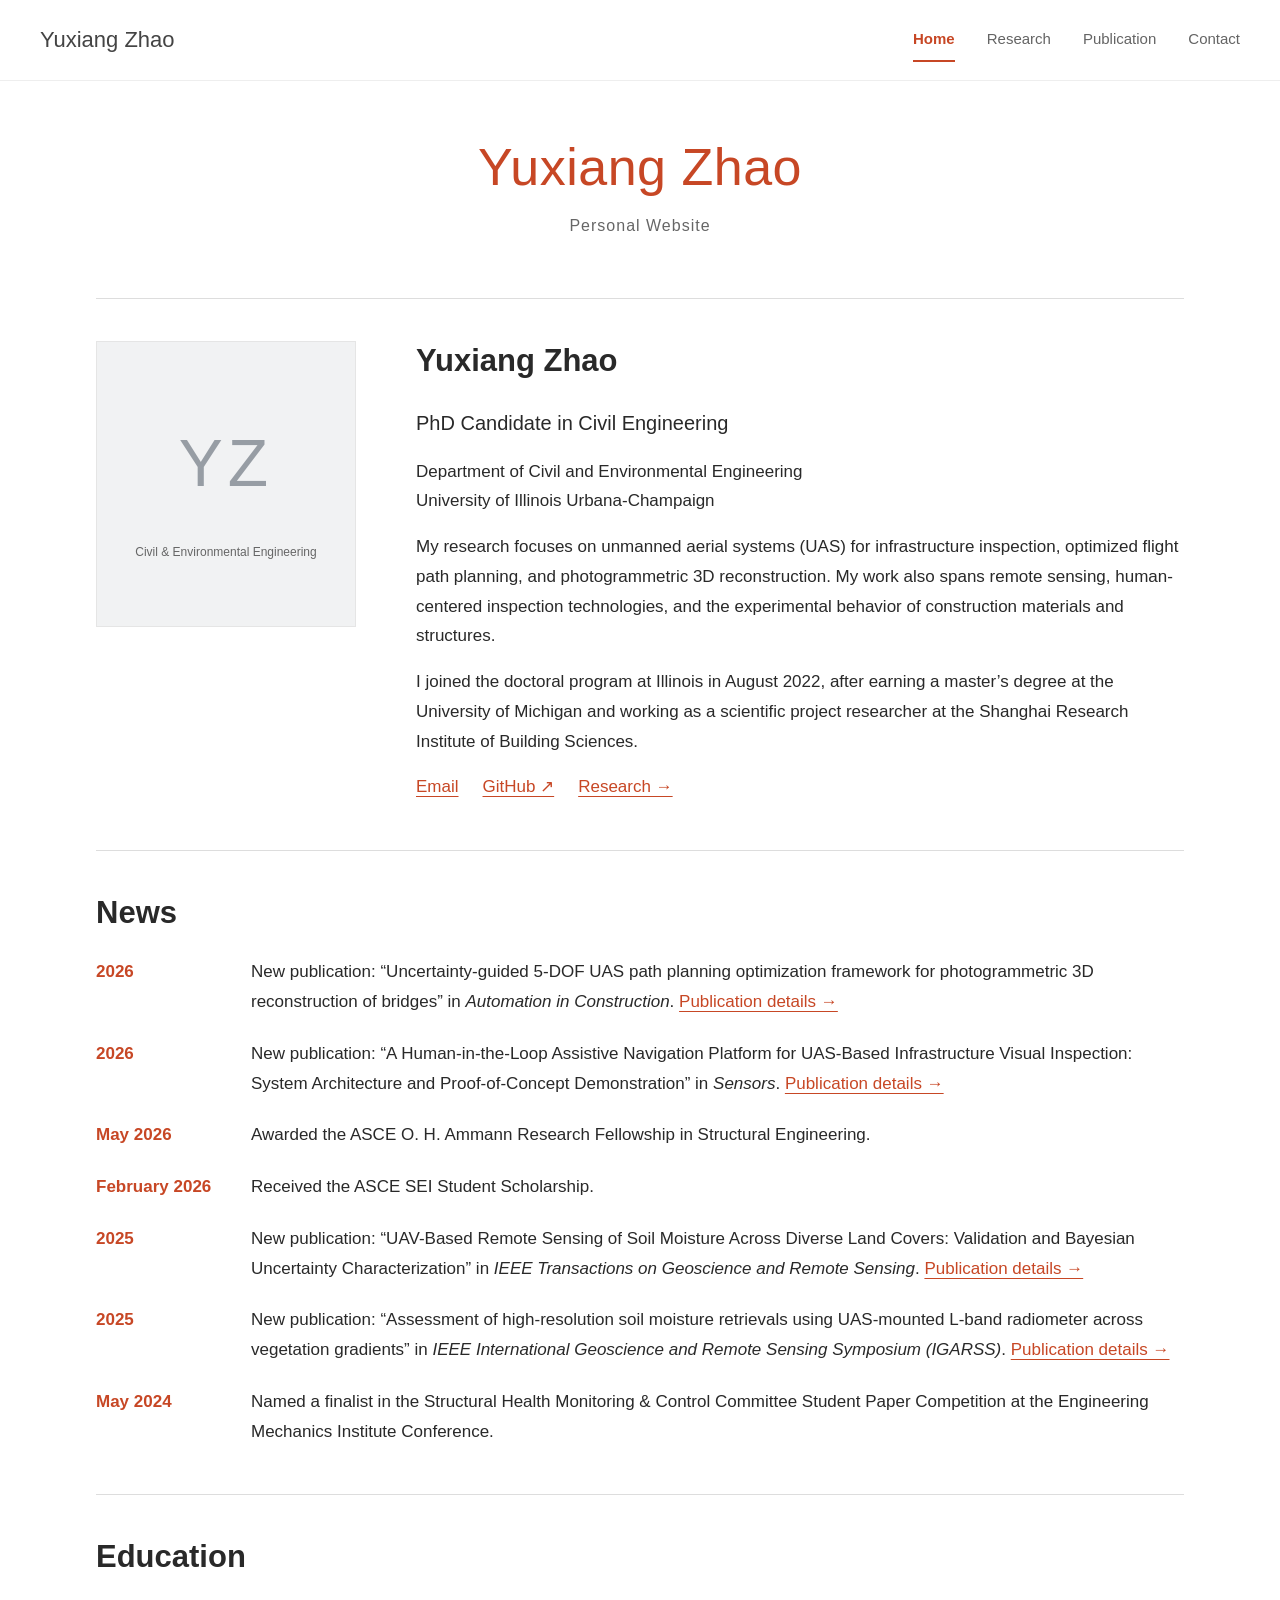
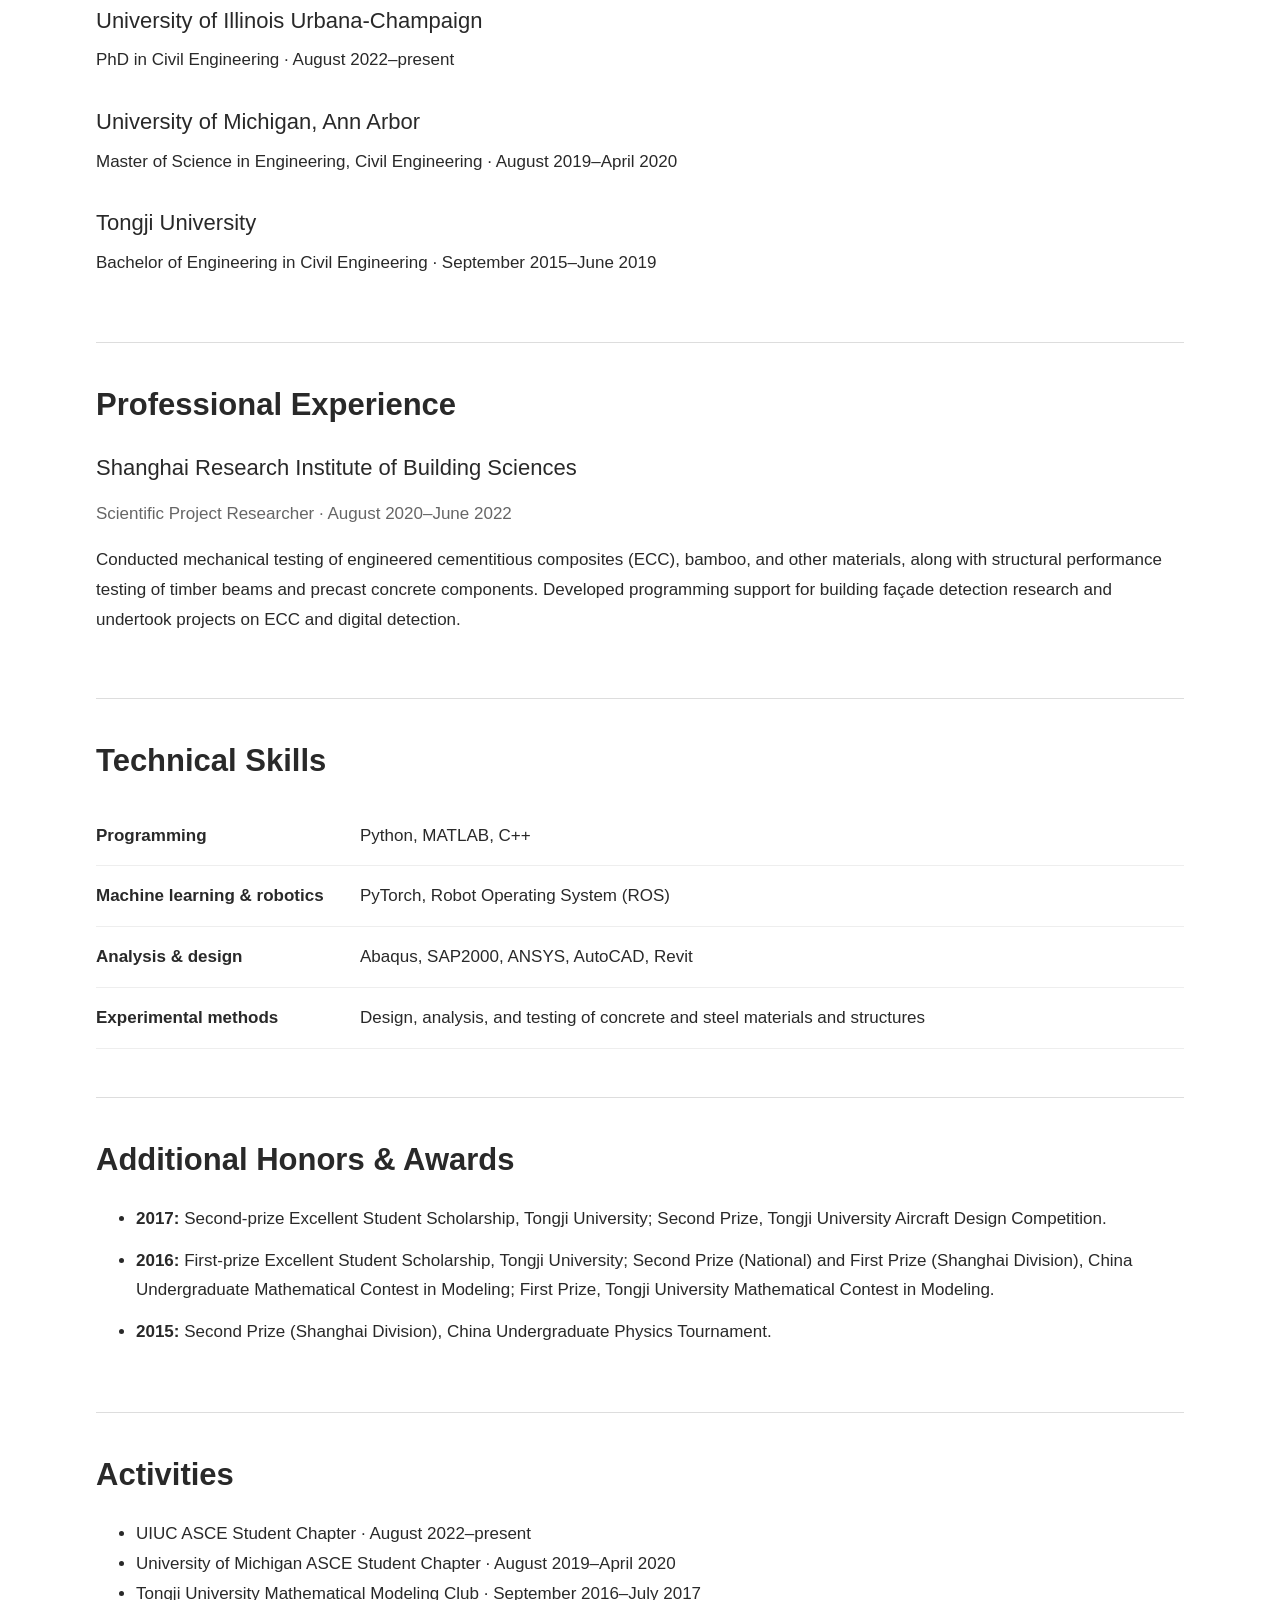
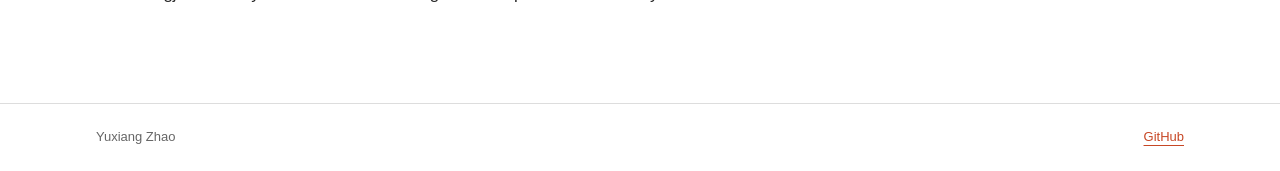
==== commit 5cb0b93d: "Add 2025 and 2026 publications to homepage news" ====
--- a/index.html
+++ b/index.html
@@ -1,2 +1,2 @@
 <!doctype html>
-<html lang="en"><head><meta charset="utf-8"><meta name="viewport" content="width=device-width,initial-scale=1"><meta name="description" content="Yuxiang Zhao — home, research, publications, and contact."><meta name="theme-color" content="#ffffff"><title>Home | Yuxiang Zhao</title><link rel="stylesheet" href="styles.css?v=3"></head><body><a class="skip" href="#main">Skip to content</a><header><div class="header-inner"><a class="site-name" href="index.html">Yuxiang Zhao</a><nav aria-label="Main navigation"><a href="index.html" aria-current="page">Home</a><a href="research.html">Research</a><a href="publication.html">Publication</a><a href="contact.html">Contact</a></nav></div></header><main id="main" class="container"><div class="page-title"><h1>Yuxiang Zhao</h1><p>Personal Website</p></div><section class="introduction"><div class="portrait" role="img" aria-label="Yuxiang Zhao initials"><span>YZ</span><small>Civil &amp; Environmental Engineering</small></div><div><h2>Yuxiang Zhao</h2><p class="lead">PhD Candidate in Civil Engineering</p><p>Department of Civil and Environmental Engineering<br>University of Illinois Urbana-Champaign</p><p>My research focuses on unmanned aerial systems (UAS) for infrastructure inspection, optimized flight path planning, and photogrammetric 3D reconstruction. My work also spans remote sensing, human-centered inspection technologies, and the experimental behavior of construction materials and structures.</p><p>I joined the doctoral program at Illinois in August 2022, after earning a master’s degree at the University of Michigan and working as a scientific project researcher at the Shanghai Research Institute of Building Sciences.</p><div class="profile-links"><a href="mailto:zhao132@illinois.edu">Email</a><a href="https://github.com/zhaoyx-uiuc">GitHub ↗</a><a href="research.html">Research →</a></div></div></section><section><h2>News</h2><div class="news-row"><span class="news-label">May 2026</span><p>Awarded the ASCE O. H. Ammann Research Fellowship in Structural Engineering.</p></div><div class="news-row"><span class="news-label">February 2026</span><p>Received the ASCE SEI Student Scholarship.</p></div><div class="news-row"><span class="news-label">May 2024</span><p>Named a finalist in the Structural Health Monitoring &amp; Control Committee Student Paper Competition at the Engineering Mechanics Institute Conference.</p></div></section><section><h2>Education</h2><div class="record"><h3>University of Illinois Urbana-Champaign</h3><p>PhD in Civil Engineering · August 2022–present</p></div><div class="record"><h3>University of Michigan, Ann Arbor</h3><p>Master of Science in Engineering, Civil Engineering · August 2019–April 2020</p></div><div class="record"><h3>Tongji University</h3><p>Bachelor of Engineering in Civil Engineering · September 2015–June 2019</p></div></section><section><h2>Professional Experience</h2><h3>Shanghai Research Institute of Building Sciences</h3><p class="muted">Scientific Project Researcher · August 2020–June 2022</p><p>Conducted mechanical testing of engineered cementitious composites (ECC), bamboo, and other materials, along with structural performance testing of timber beams and precast concrete components. Developed programming support for building façade detection research and undertook projects on ECC and digital detection.</p></section><section><h2>Technical Skills</h2><dl class="skills"><div><dt>Programming</dt><dd>Python, MATLAB, C++</dd></div><div><dt>Machine learning &amp; robotics</dt><dd>PyTorch, Robot Operating System (ROS)</dd></div><div><dt>Analysis &amp; design</dt><dd>Abaqus, SAP2000, ANSYS, AutoCAD, Revit</dd></div><div><dt>Experimental methods</dt><dd>Design, analysis, and testing of concrete and steel materials and structures</dd></div></dl></section><section><h2>Additional Honors &amp; Awards</h2><ul class="awards"><li><strong>2017:</strong> Second-prize Excellent Student Scholarship, Tongji University; Second Prize, Tongji University Aircraft Design Competition.</li><li><strong>2016:</strong> First-prize Excellent Student Scholarship, Tongji University; Second Prize (National) and First Prize (Shanghai Division), China Undergraduate Mathematical Contest in Modeling; First Prize, Tongji University Mathematical Contest in Modeling.</li><li><strong>2015:</strong> Second Prize (Shanghai Division), China Undergraduate Physics Tournament.</li></ul></section><section><h2>Activities</h2><ul><li>UIUC ASCE Student Chapter · August 2022–present</li><li>University of Michigan ASCE Student Chapter · August 2019–April 2020</li><li>Tongji University Mathematical Modeling Club · September 2016–July 2017</li></ul></section></main><footer><div class="container"><span>Yuxiang Zhao</span><a href="https://github.com/zhaoyx-uiuc">GitHub</a></div></footer></body></html>+<html lang="en"><head><meta charset="utf-8"><meta name="viewport" content="width=device-width,initial-scale=1"><meta name="description" content="Yuxiang Zhao — home, research, publications, and contact."><meta name="theme-color" content="#ffffff"><title>Home | Yuxiang Zhao</title><link rel="stylesheet" href="styles.css?v=3"></head><body><a class="skip" href="#main">Skip to content</a><header><div class="header-inner"><a class="site-name" href="index.html">Yuxiang Zhao</a><nav aria-label="Main navigation"><a href="index.html" aria-current="page">Home</a><a href="research.html">Research</a><a href="publication.html">Publication</a><a href="contact.html">Contact</a></nav></div></header><main id="main" class="container"><div class="page-title"><h1>Yuxiang Zhao</h1><p>Personal Website</p></div><section class="introduction"><div class="portrait" role="img" aria-label="Yuxiang Zhao initials"><span>YZ</span><small>Civil &amp; Environmental Engineering</small></div><div><h2>Yuxiang Zhao</h2><p class="lead">PhD Candidate in Civil Engineering</p><p>Department of Civil and Environmental Engineering<br>University of Illinois Urbana-Champaign</p><p>My research focuses on unmanned aerial systems (UAS) for infrastructure inspection, optimized flight path planning, and photogrammetric 3D reconstruction. My work also spans remote sensing, human-centered inspection technologies, and the experimental behavior of construction materials and structures.</p><p>I joined the doctoral program at Illinois in August 2022, after earning a master’s degree at the University of Michigan and working as a scientific project researcher at the Shanghai Research Institute of Building Sciences.</p><div class="profile-links"><a href="mailto:zhao132@illinois.edu">Email</a><a href="https://github.com/zhaoyx-uiuc">GitHub ↗</a><a href="research.html">Research →</a></div></div></section><section id="news"><h2>News</h2><div class="news-row"><span class="news-label">2026</span><p>New publication: “Uncertainty-guided 5-DOF UAS path planning optimization framework for photogrammetric 3D reconstruction of bridges” in <em>Automation in Construction</em>. <a href="publication.html">Publication details →</a></p></div><div class="news-row"><span class="news-label">2026</span><p>New publication: “A Human-in-the-Loop Assistive Navigation Platform for UAS-Based Infrastructure Visual Inspection: System Architecture and Proof-of-Concept Demonstration” in <em>Sensors</em>. <a href="publication.html">Publication details →</a></p></div><div class="news-row"><span class="news-label">May 2026</span><p>Awarded the ASCE O. H. Ammann Research Fellowship in Structural Engineering.</p></div><div class="news-row"><span class="news-label">February 2026</span><p>Received the ASCE SEI Student Scholarship.</p></div><div class="news-row"><span class="news-label">2025</span><p>New publication: “UAV-Based Remote Sensing of Soil Moisture Across Diverse Land Covers: Validation and Bayesian Uncertainty Characterization” in <em>IEEE Transactions on Geoscience and Remote Sensing</em>. <a href="publication.html">Publication details →</a></p></div><div class="news-row"><span class="news-label">2025</span><p>New publication: “Assessment of high-resolution soil moisture retrievals using UAS-mounted L-band radiometer across vegetation gradients” in <em>IEEE International Geoscience and Remote Sensing Symposium (IGARSS)</em>. <a href="publication.html">Publication details →</a></p></div><div class="news-row"><span class="news-label">May 2024</span><p>Named a finalist in the Structural Health Monitoring &amp; Control Committee Student Paper Competition at the Engineering Mechanics Institute Conference.</p></div></section><section><h2>Education</h2><div class="record"><h3>University of Illinois Urbana-Champaign</h3><p>PhD in Civil Engineering · August 2022–present</p></div><div class="record"><h3>University of Michigan, Ann Arbor</h3><p>Master of Science in Engineering, Civil Engineering · August 2019–April 2020</p></div><div class="record"><h3>Tongji University</h3><p>Bachelor of Engineering in Civil Engineering · September 2015–June 2019</p></div></section><section><h2>Professional Experience</h2><h3>Shanghai Research Institute of Building Sciences</h3><p class="muted">Scientific Project Researcher · August 2020–June 2022</p><p>Conducted mechanical testing of engineered cementitious composites (ECC), bamboo, and other materials, along with structural performance testing of timber beams and precast concrete components. Developed programming support for building façade detection research and undertook projects on ECC and digital detection.</p></section><section><h2>Technical Skills</h2><dl class="skills"><div><dt>Programming</dt><dd>Python, MATLAB, C++</dd></div><div><dt>Machine learning &amp; robotics</dt><dd>PyTorch, Robot Operating System (ROS)</dd></div><div><dt>Analysis &amp; design</dt><dd>Abaqus, SAP2000, ANSYS, AutoCAD, Revit</dd></div><div><dt>Experimental methods</dt><dd>Design, analysis, and testing of concrete and steel materials and structures</dd></div></dl></section><section><h2>Additional Honors &amp; Awards</h2><ul class="awards"><li><strong>2017:</strong> Second-prize Excellent Student Scholarship, Tongji University; Second Prize, Tongji University Aircraft Design Competition.</li><li><strong>2016:</strong> First-prize Excellent Student Scholarship, Tongji University; Second Prize (National) and First Prize (Shanghai Division), China Undergraduate Mathematical Contest in Modeling; First Prize, Tongji University Mathematical Contest in Modeling.</li><li><strong>2015:</strong> Second Prize (Shanghai Division), China Undergraduate Physics Tournament.</li></ul></section><section><h2>Activities</h2><ul><li>UIUC ASCE Student Chapter · August 2022–present</li><li>University of Michigan ASCE Student Chapter · August 2019–April 2020</li><li>Tongji University Mathematical Modeling Club · September 2016–July 2017</li></ul></section></main><footer><div class="container"><span>Yuxiang Zhao</span><a href="https://github.com/zhaoyx-uiuc">GitHub</a></div></footer></body></html>
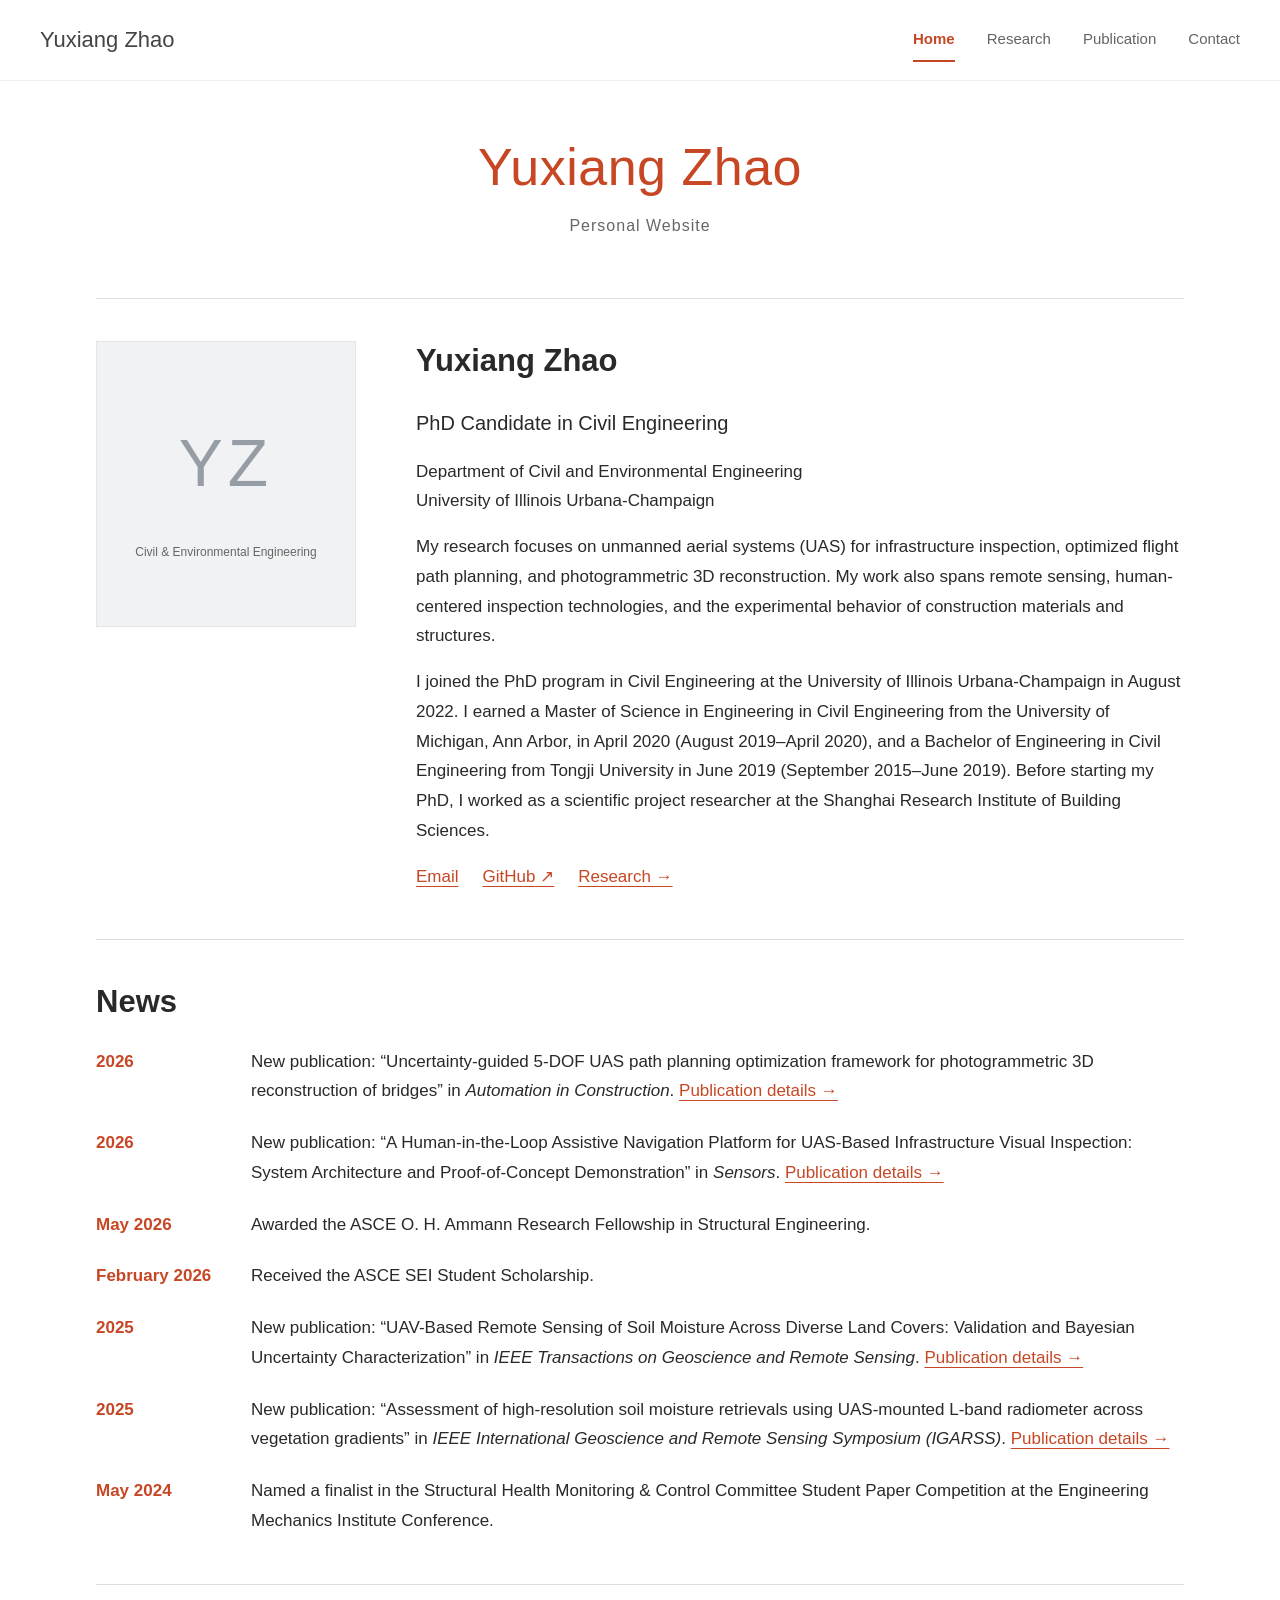
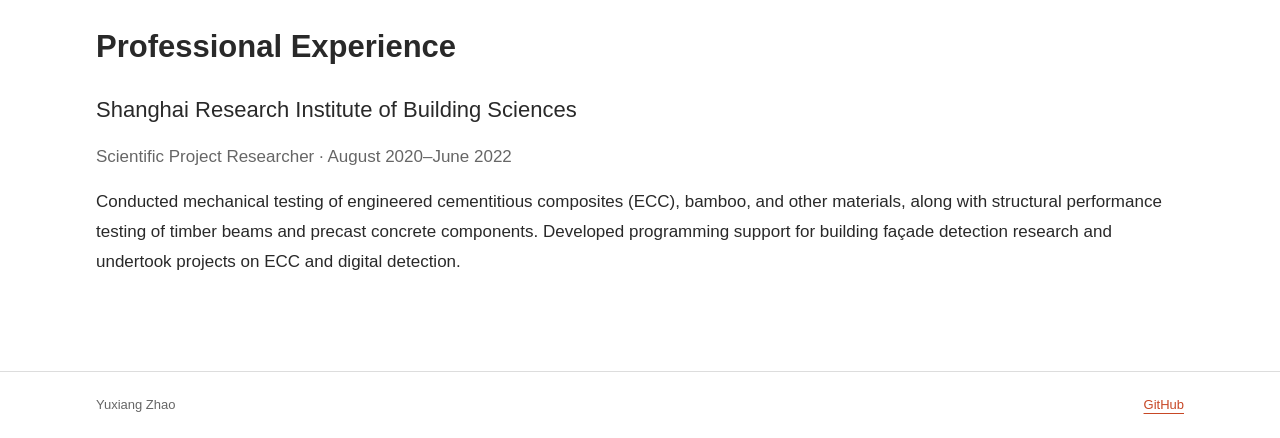
==== commit 3a3475f6: "Merge education into bio and simplify homepage sections" ====
--- a/index.html
+++ b/index.html
@@ -1,2 +1,2 @@
 <!doctype html>
-<html lang="en"><head><meta charset="utf-8"><meta name="viewport" content="width=device-width,initial-scale=1"><meta name="description" content="Yuxiang Zhao — home, research, publications, and contact."><meta name="theme-color" content="#ffffff"><title>Home | Yuxiang Zhao</title><link rel="stylesheet" href="styles.css?v=3"></head><body><a class="skip" href="#main">Skip to content</a><header><div class="header-inner"><a class="site-name" href="index.html">Yuxiang Zhao</a><nav aria-label="Main navigation"><a href="index.html" aria-current="page">Home</a><a href="research.html">Research</a><a href="publication.html">Publication</a><a href="contact.html">Contact</a></nav></div></header><main id="main" class="container"><div class="page-title"><h1>Yuxiang Zhao</h1><p>Personal Website</p></div><section class="introduction"><div class="portrait" role="img" aria-label="Yuxiang Zhao initials"><span>YZ</span><small>Civil &amp; Environmental Engineering</small></div><div><h2>Yuxiang Zhao</h2><p class="lead">PhD Candidate in Civil Engineering</p><p>Department of Civil and Environmental Engineering<br>University of Illinois Urbana-Champaign</p><p>My research focuses on unmanned aerial systems (UAS) for infrastructure inspection, optimized flight path planning, and photogrammetric 3D reconstruction. My work also spans remote sensing, human-centered inspection technologies, and the experimental behavior of construction materials and structures.</p><p>I joined the doctoral program at Illinois in August 2022, after earning a master’s degree at the University of Michigan and working as a scientific project researcher at the Shanghai Research Institute of Building Sciences.</p><div class="profile-links"><a href="mailto:zhao132@illinois.edu">Email</a><a href="https://github.com/zhaoyx-uiuc">GitHub ↗</a><a href="research.html">Research →</a></div></div></section><section id="news"><h2>News</h2><div class="news-row"><span class="news-label">2026</span><p>New publication: “Uncertainty-guided 5-DOF UAS path planning optimization framework for photogrammetric 3D reconstruction of bridges” in <em>Automation in Construction</em>. <a href="publication.html">Publication details →</a></p></div><div class="news-row"><span class="news-label">2026</span><p>New publication: “A Human-in-the-Loop Assistive Navigation Platform for UAS-Based Infrastructure Visual Inspection: System Architecture and Proof-of-Concept Demonstration” in <em>Sensors</em>. <a href="publication.html">Publication details →</a></p></div><div class="news-row"><span class="news-label">May 2026</span><p>Awarded the ASCE O. H. Ammann Research Fellowship in Structural Engineering.</p></div><div class="news-row"><span class="news-label">February 2026</span><p>Received the ASCE SEI Student Scholarship.</p></div><div class="news-row"><span class="news-label">2025</span><p>New publication: “UAV-Based Remote Sensing of Soil Moisture Across Diverse Land Covers: Validation and Bayesian Uncertainty Characterization” in <em>IEEE Transactions on Geoscience and Remote Sensing</em>. <a href="publication.html">Publication details →</a></p></div><div class="news-row"><span class="news-label">2025</span><p>New publication: “Assessment of high-resolution soil moisture retrievals using UAS-mounted L-band radiometer across vegetation gradients” in <em>IEEE International Geoscience and Remote Sensing Symposium (IGARSS)</em>. <a href="publication.html">Publication details →</a></p></div><div class="news-row"><span class="news-label">May 2024</span><p>Named a finalist in the Structural Health Monitoring &amp; Control Committee Student Paper Competition at the Engineering Mechanics Institute Conference.</p></div></section><section><h2>Education</h2><div class="record"><h3>University of Illinois Urbana-Champaign</h3><p>PhD in Civil Engineering · August 2022–present</p></div><div class="record"><h3>University of Michigan, Ann Arbor</h3><p>Master of Science in Engineering, Civil Engineering · August 2019–April 2020</p></div><div class="record"><h3>Tongji University</h3><p>Bachelor of Engineering in Civil Engineering · September 2015–June 2019</p></div></section><section><h2>Professional Experience</h2><h3>Shanghai Research Institute of Building Sciences</h3><p class="muted">Scientific Project Researcher · August 2020–June 2022</p><p>Conducted mechanical testing of engineered cementitious composites (ECC), bamboo, and other materials, along with structural performance testing of timber beams and precast concrete components. Developed programming support for building façade detection research and undertook projects on ECC and digital detection.</p></section><section><h2>Technical Skills</h2><dl class="skills"><div><dt>Programming</dt><dd>Python, MATLAB, C++</dd></div><div><dt>Machine learning &amp; robotics</dt><dd>PyTorch, Robot Operating System (ROS)</dd></div><div><dt>Analysis &amp; design</dt><dd>Abaqus, SAP2000, ANSYS, AutoCAD, Revit</dd></div><div><dt>Experimental methods</dt><dd>Design, analysis, and testing of concrete and steel materials and structures</dd></div></dl></section><section><h2>Additional Honors &amp; Awards</h2><ul class="awards"><li><strong>2017:</strong> Second-prize Excellent Student Scholarship, Tongji University; Second Prize, Tongji University Aircraft Design Competition.</li><li><strong>2016:</strong> First-prize Excellent Student Scholarship, Tongji University; Second Prize (National) and First Prize (Shanghai Division), China Undergraduate Mathematical Contest in Modeling; First Prize, Tongji University Mathematical Contest in Modeling.</li><li><strong>2015:</strong> Second Prize (Shanghai Division), China Undergraduate Physics Tournament.</li></ul></section><section><h2>Activities</h2><ul><li>UIUC ASCE Student Chapter · August 2022–present</li><li>University of Michigan ASCE Student Chapter · August 2019–April 2020</li><li>Tongji University Mathematical Modeling Club · September 2016–July 2017</li></ul></section></main><footer><div class="container"><span>Yuxiang Zhao</span><a href="https://github.com/zhaoyx-uiuc">GitHub</a></div></footer></body></html>+<html lang="en"><head><meta charset="utf-8"><meta name="viewport" content="width=device-width,initial-scale=1"><meta name="description" content="Yuxiang Zhao — home, research, publications, and contact."><meta name="theme-color" content="#ffffff"><title>Home | Yuxiang Zhao</title><link rel="stylesheet" href="styles.css?v=3"></head><body><a class="skip" href="#main">Skip to content</a><header><div class="header-inner"><a class="site-name" href="index.html">Yuxiang Zhao</a><nav aria-label="Main navigation"><a href="index.html" aria-current="page">Home</a><a href="research.html">Research</a><a href="publication.html">Publication</a><a href="contact.html">Contact</a></nav></div></header><main id="main" class="container"><div class="page-title"><h1>Yuxiang Zhao</h1><p>Personal Website</p></div><section class="introduction"><div class="portrait" role="img" aria-label="Yuxiang Zhao initials"><span>YZ</span><small>Civil &amp; Environmental Engineering</small></div><div><h2>Yuxiang Zhao</h2><p class="lead">PhD Candidate in Civil Engineering</p><p>Department of Civil and Environmental Engineering<br>University of Illinois Urbana-Champaign</p><p>My research focuses on unmanned aerial systems (UAS) for infrastructure inspection, optimized flight path planning, and photogrammetric 3D reconstruction. My work also spans remote sensing, human-centered inspection technologies, and the experimental behavior of construction materials and structures.</p><p>I joined the PhD program in Civil Engineering at the University of Illinois Urbana-Champaign in August 2022. I earned a Master of Science in Engineering in Civil Engineering from the University of Michigan, Ann Arbor, in April 2020 (August 2019–April 2020), and a Bachelor of Engineering in Civil Engineering from Tongji University in June 2019 (September 2015–June 2019). Before starting my PhD, I worked as a scientific project researcher at the Shanghai Research Institute of Building Sciences.</p><div class="profile-links"><a href="mailto:zhao132@illinois.edu">Email</a><a href="https://github.com/zhaoyx-uiuc">GitHub ↗</a><a href="research.html">Research →</a></div></div></section><section id="news"><h2>News</h2><div class="news-row"><span class="news-label">2026</span><p>New publication: “Uncertainty-guided 5-DOF UAS path planning optimization framework for photogrammetric 3D reconstruction of bridges” in <em>Automation in Construction</em>. <a href="publication.html">Publication details →</a></p></div><div class="news-row"><span class="news-label">2026</span><p>New publication: “A Human-in-the-Loop Assistive Navigation Platform for UAS-Based Infrastructure Visual Inspection: System Architecture and Proof-of-Concept Demonstration” in <em>Sensors</em>. <a href="publication.html">Publication details →</a></p></div><div class="news-row"><span class="news-label">May 2026</span><p>Awarded the ASCE O. H. Ammann Research Fellowship in Structural Engineering.</p></div><div class="news-row"><span class="news-label">February 2026</span><p>Received the ASCE SEI Student Scholarship.</p></div><div class="news-row"><span class="news-label">2025</span><p>New publication: “UAV-Based Remote Sensing of Soil Moisture Across Diverse Land Covers: Validation and Bayesian Uncertainty Characterization” in <em>IEEE Transactions on Geoscience and Remote Sensing</em>. <a href="publication.html">Publication details →</a></p></div><div class="news-row"><span class="news-label">2025</span><p>New publication: “Assessment of high-resolution soil moisture retrievals using UAS-mounted L-band radiometer across vegetation gradients” in <em>IEEE International Geoscience and Remote Sensing Symposium (IGARSS)</em>. <a href="publication.html">Publication details →</a></p></div><div class="news-row"><span class="news-label">May 2024</span><p>Named a finalist in the Structural Health Monitoring &amp; Control Committee Student Paper Competition at the Engineering Mechanics Institute Conference.</p></div></section><section><h2>Professional Experience</h2><h3>Shanghai Research Institute of Building Sciences</h3><p class="muted">Scientific Project Researcher · August 2020–June 2022</p><p>Conducted mechanical testing of engineered cementitious composites (ECC), bamboo, and other materials, along with structural performance testing of timber beams and precast concrete components. Developed programming support for building façade detection research and undertook projects on ECC and digital detection.</p></section></main><footer><div class="container"><span>Yuxiang Zhao</span><a href="https://github.com/zhaoyx-uiuc">GitHub</a></div></footer></body></html>
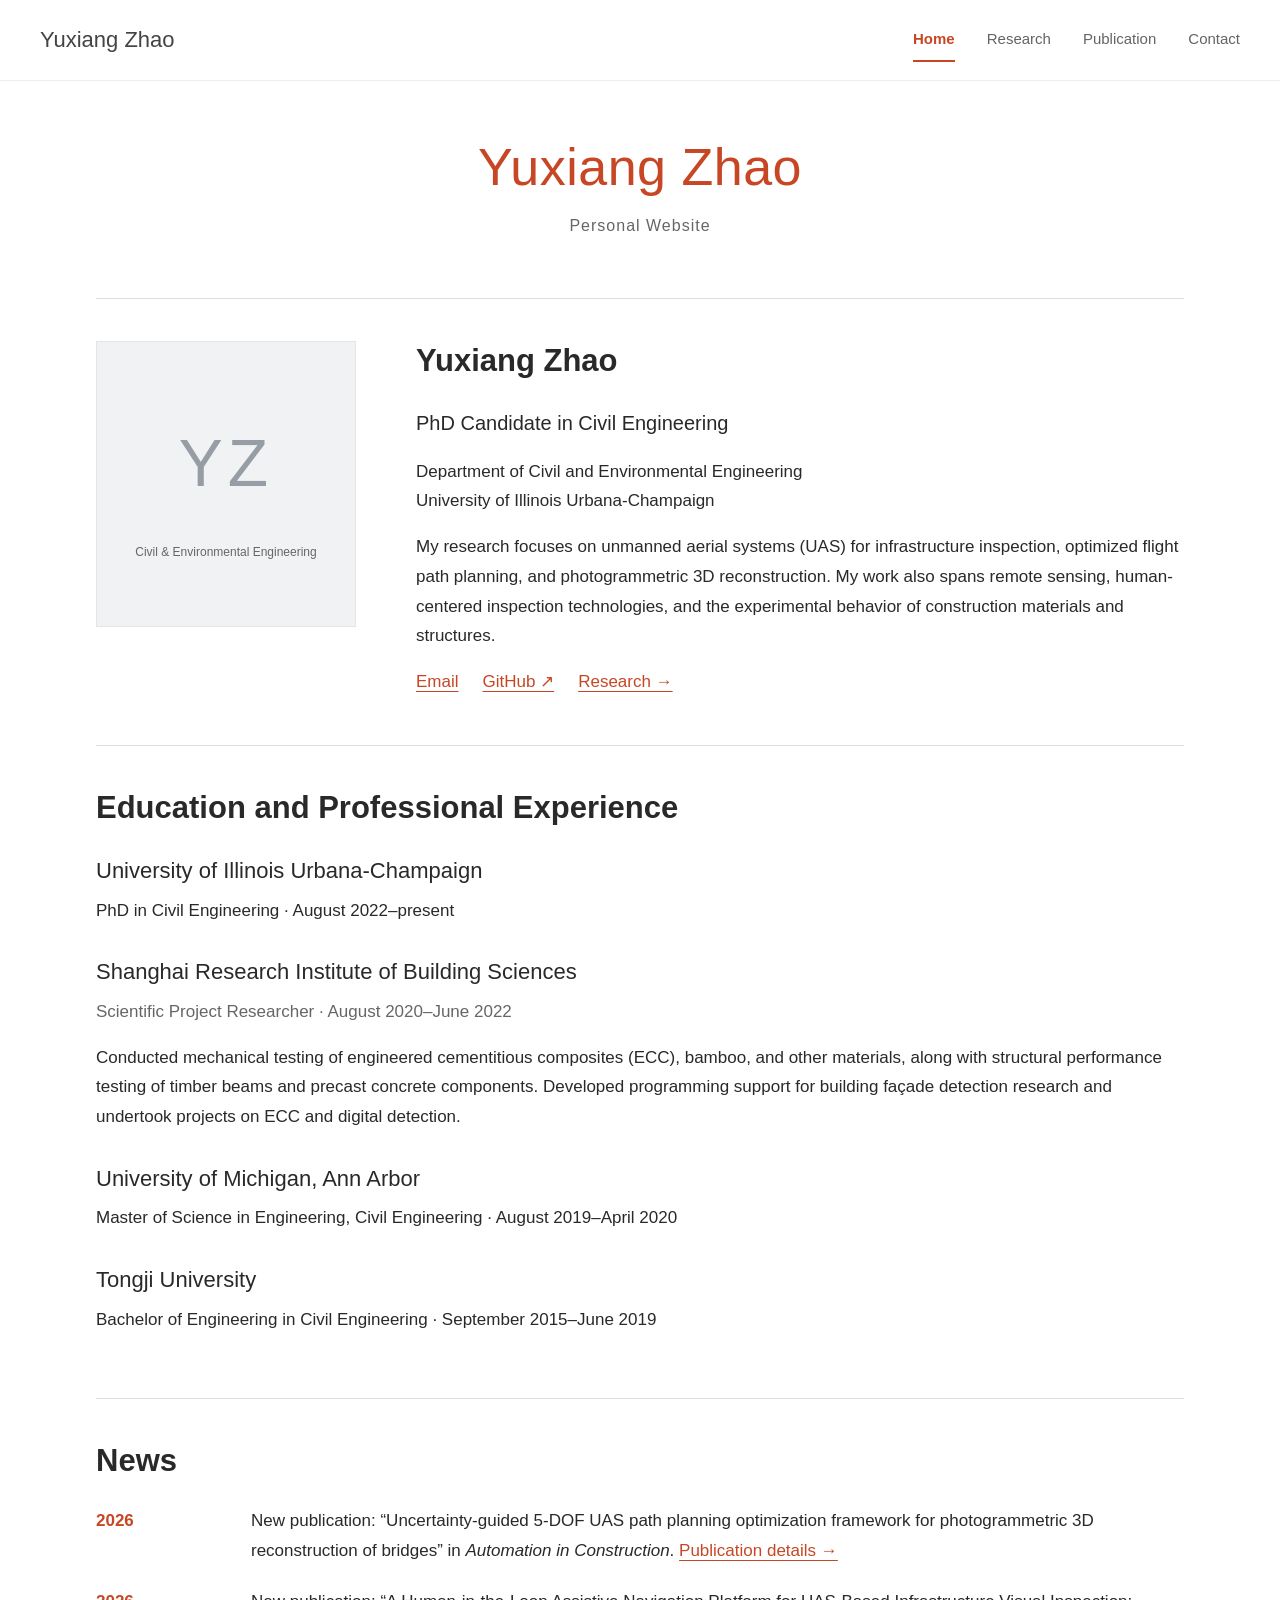
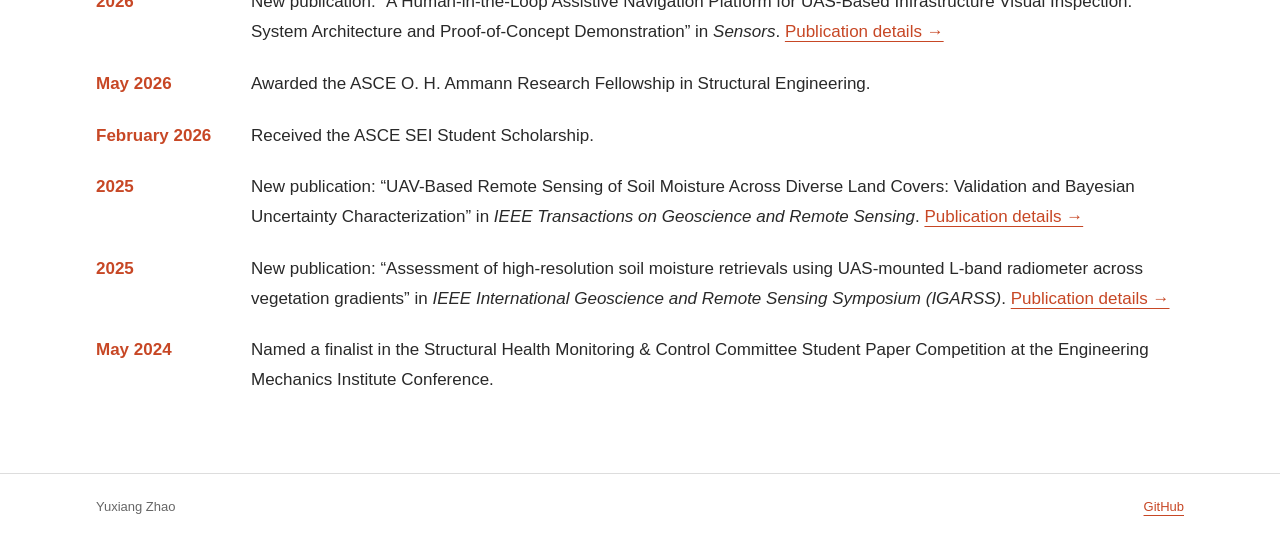
==== commit fe98e86a: "Place education and professional experience directly after bio" ====
--- a/index.html
+++ b/index.html
@@ -1,2 +1,2 @@
 <!doctype html>
-<html lang="en"><head><meta charset="utf-8"><meta name="viewport" content="width=device-width,initial-scale=1"><meta name="description" content="Yuxiang Zhao — home, research, publications, and contact."><meta name="theme-color" content="#ffffff"><title>Home | Yuxiang Zhao</title><link rel="stylesheet" href="styles.css?v=3"></head><body><a class="skip" href="#main">Skip to content</a><header><div class="header-inner"><a class="site-name" href="index.html">Yuxiang Zhao</a><nav aria-label="Main navigation"><a href="index.html" aria-current="page">Home</a><a href="research.html">Research</a><a href="publication.html">Publication</a><a href="contact.html">Contact</a></nav></div></header><main id="main" class="container"><div class="page-title"><h1>Yuxiang Zhao</h1><p>Personal Website</p></div><section class="introduction"><div class="portrait" role="img" aria-label="Yuxiang Zhao initials"><span>YZ</span><small>Civil &amp; Environmental Engineering</small></div><div><h2>Yuxiang Zhao</h2><p class="lead">PhD Candidate in Civil Engineering</p><p>Department of Civil and Environmental Engineering<br>University of Illinois Urbana-Champaign</p><p>My research focuses on unmanned aerial systems (UAS) for infrastructure inspection, optimized flight path planning, and photogrammetric 3D reconstruction. My work also spans remote sensing, human-centered inspection technologies, and the experimental behavior of construction materials and structures.</p><p>I joined the PhD program in Civil Engineering at the University of Illinois Urbana-Champaign in August 2022. I earned a Master of Science in Engineering in Civil Engineering from the University of Michigan, Ann Arbor, in April 2020 (August 2019–April 2020), and a Bachelor of Engineering in Civil Engineering from Tongji University in June 2019 (September 2015–June 2019). Before starting my PhD, I worked as a scientific project researcher at the Shanghai Research Institute of Building Sciences.</p><div class="profile-links"><a href="mailto:zhao132@illinois.edu">Email</a><a href="https://github.com/zhaoyx-uiuc">GitHub ↗</a><a href="research.html">Research →</a></div></div></section><section id="news"><h2>News</h2><div class="news-row"><span class="news-label">2026</span><p>New publication: “Uncertainty-guided 5-DOF UAS path planning optimization framework for photogrammetric 3D reconstruction of bridges” in <em>Automation in Construction</em>. <a href="publication.html">Publication details →</a></p></div><div class="news-row"><span class="news-label">2026</span><p>New publication: “A Human-in-the-Loop Assistive Navigation Platform for UAS-Based Infrastructure Visual Inspection: System Architecture and Proof-of-Concept Demonstration” in <em>Sensors</em>. <a href="publication.html">Publication details →</a></p></div><div class="news-row"><span class="news-label">May 2026</span><p>Awarded the ASCE O. H. Ammann Research Fellowship in Structural Engineering.</p></div><div class="news-row"><span class="news-label">February 2026</span><p>Received the ASCE SEI Student Scholarship.</p></div><div class="news-row"><span class="news-label">2025</span><p>New publication: “UAV-Based Remote Sensing of Soil Moisture Across Diverse Land Covers: Validation and Bayesian Uncertainty Characterization” in <em>IEEE Transactions on Geoscience and Remote Sensing</em>. <a href="publication.html">Publication details →</a></p></div><div class="news-row"><span class="news-label">2025</span><p>New publication: “Assessment of high-resolution soil moisture retrievals using UAS-mounted L-band radiometer across vegetation gradients” in <em>IEEE International Geoscience and Remote Sensing Symposium (IGARSS)</em>. <a href="publication.html">Publication details →</a></p></div><div class="news-row"><span class="news-label">May 2024</span><p>Named a finalist in the Structural Health Monitoring &amp; Control Committee Student Paper Competition at the Engineering Mechanics Institute Conference.</p></div></section><section><h2>Professional Experience</h2><h3>Shanghai Research Institute of Building Sciences</h3><p class="muted">Scientific Project Researcher · August 2020–June 2022</p><p>Conducted mechanical testing of engineered cementitious composites (ECC), bamboo, and other materials, along with structural performance testing of timber beams and precast concrete components. Developed programming support for building façade detection research and undertook projects on ECC and digital detection.</p></section></main><footer><div class="container"><span>Yuxiang Zhao</span><a href="https://github.com/zhaoyx-uiuc">GitHub</a></div></footer></body></html>+<html lang="en"><head><meta charset="utf-8"><meta name="viewport" content="width=device-width,initial-scale=1"><meta name="description" content="Yuxiang Zhao — home, research, publications, and contact."><meta name="theme-color" content="#ffffff"><title>Home | Yuxiang Zhao</title><link rel="stylesheet" href="styles.css?v=3"></head><body><a class="skip" href="#main">Skip to content</a><header><div class="header-inner"><a class="site-name" href="index.html">Yuxiang Zhao</a><nav aria-label="Main navigation"><a href="index.html" aria-current="page">Home</a><a href="research.html">Research</a><a href="publication.html">Publication</a><a href="contact.html">Contact</a></nav></div></header><main id="main" class="container"><div class="page-title"><h1>Yuxiang Zhao</h1><p>Personal Website</p></div><section class="introduction"><div class="portrait" role="img" aria-label="Yuxiang Zhao initials"><span>YZ</span><small>Civil &amp; Environmental Engineering</small></div><div><h2>Yuxiang Zhao</h2><p class="lead">PhD Candidate in Civil Engineering</p><p>Department of Civil and Environmental Engineering<br>University of Illinois Urbana-Champaign</p><p>My research focuses on unmanned aerial systems (UAS) for infrastructure inspection, optimized flight path planning, and photogrammetric 3D reconstruction. My work also spans remote sensing, human-centered inspection technologies, and the experimental behavior of construction materials and structures.</p><div class="profile-links"><a href="mailto:zhao132@illinois.edu">Email</a><a href="https://github.com/zhaoyx-uiuc">GitHub ↗</a><a href="research.html">Research →</a></div></div></section><section id="education-experience"><h2>Education and Professional Experience</h2><div class="record"><h3>University of Illinois Urbana-Champaign</h3><p>PhD in Civil Engineering · August 2022–present</p></div><div class="record"><h3>Shanghai Research Institute of Building Sciences</h3><p class="muted">Scientific Project Researcher · August 2020–June 2022</p><p>Conducted mechanical testing of engineered cementitious composites (ECC), bamboo, and other materials, along with structural performance testing of timber beams and precast concrete components. Developed programming support for building façade detection research and undertook projects on ECC and digital detection.</p></div><div class="record"><h3>University of Michigan, Ann Arbor</h3><p>Master of Science in Engineering, Civil Engineering · August 2019–April 2020</p></div><div class="record"><h3>Tongji University</h3><p>Bachelor of Engineering in Civil Engineering · September 2015–June 2019</p></div></section><section id="news"><h2>News</h2><div class="news-row"><span class="news-label">2026</span><p>New publication: “Uncertainty-guided 5-DOF UAS path planning optimization framework for photogrammetric 3D reconstruction of bridges” in <em>Automation in Construction</em>. <a href="publication.html">Publication details →</a></p></div><div class="news-row"><span class="news-label">2026</span><p>New publication: “A Human-in-the-Loop Assistive Navigation Platform for UAS-Based Infrastructure Visual Inspection: System Architecture and Proof-of-Concept Demonstration” in <em>Sensors</em>. <a href="publication.html">Publication details →</a></p></div><div class="news-row"><span class="news-label">May 2026</span><p>Awarded the ASCE O. H. Ammann Research Fellowship in Structural Engineering.</p></div><div class="news-row"><span class="news-label">February 2026</span><p>Received the ASCE SEI Student Scholarship.</p></div><div class="news-row"><span class="news-label">2025</span><p>New publication: “UAV-Based Remote Sensing of Soil Moisture Across Diverse Land Covers: Validation and Bayesian Uncertainty Characterization” in <em>IEEE Transactions on Geoscience and Remote Sensing</em>. <a href="publication.html">Publication details →</a></p></div><div class="news-row"><span class="news-label">2025</span><p>New publication: “Assessment of high-resolution soil moisture retrievals using UAS-mounted L-band radiometer across vegetation gradients” in <em>IEEE International Geoscience and Remote Sensing Symposium (IGARSS)</em>. <a href="publication.html">Publication details →</a></p></div><div class="news-row"><span class="news-label">May 2024</span><p>Named a finalist in the Structural Health Monitoring &amp; Control Committee Student Paper Competition at the Engineering Mechanics Institute Conference.</p></div></section></main><footer><div class="container"><span>Yuxiang Zhao</span><a href="https://github.com/zhaoyx-uiuc">GitHub</a></div></footer></body></html>
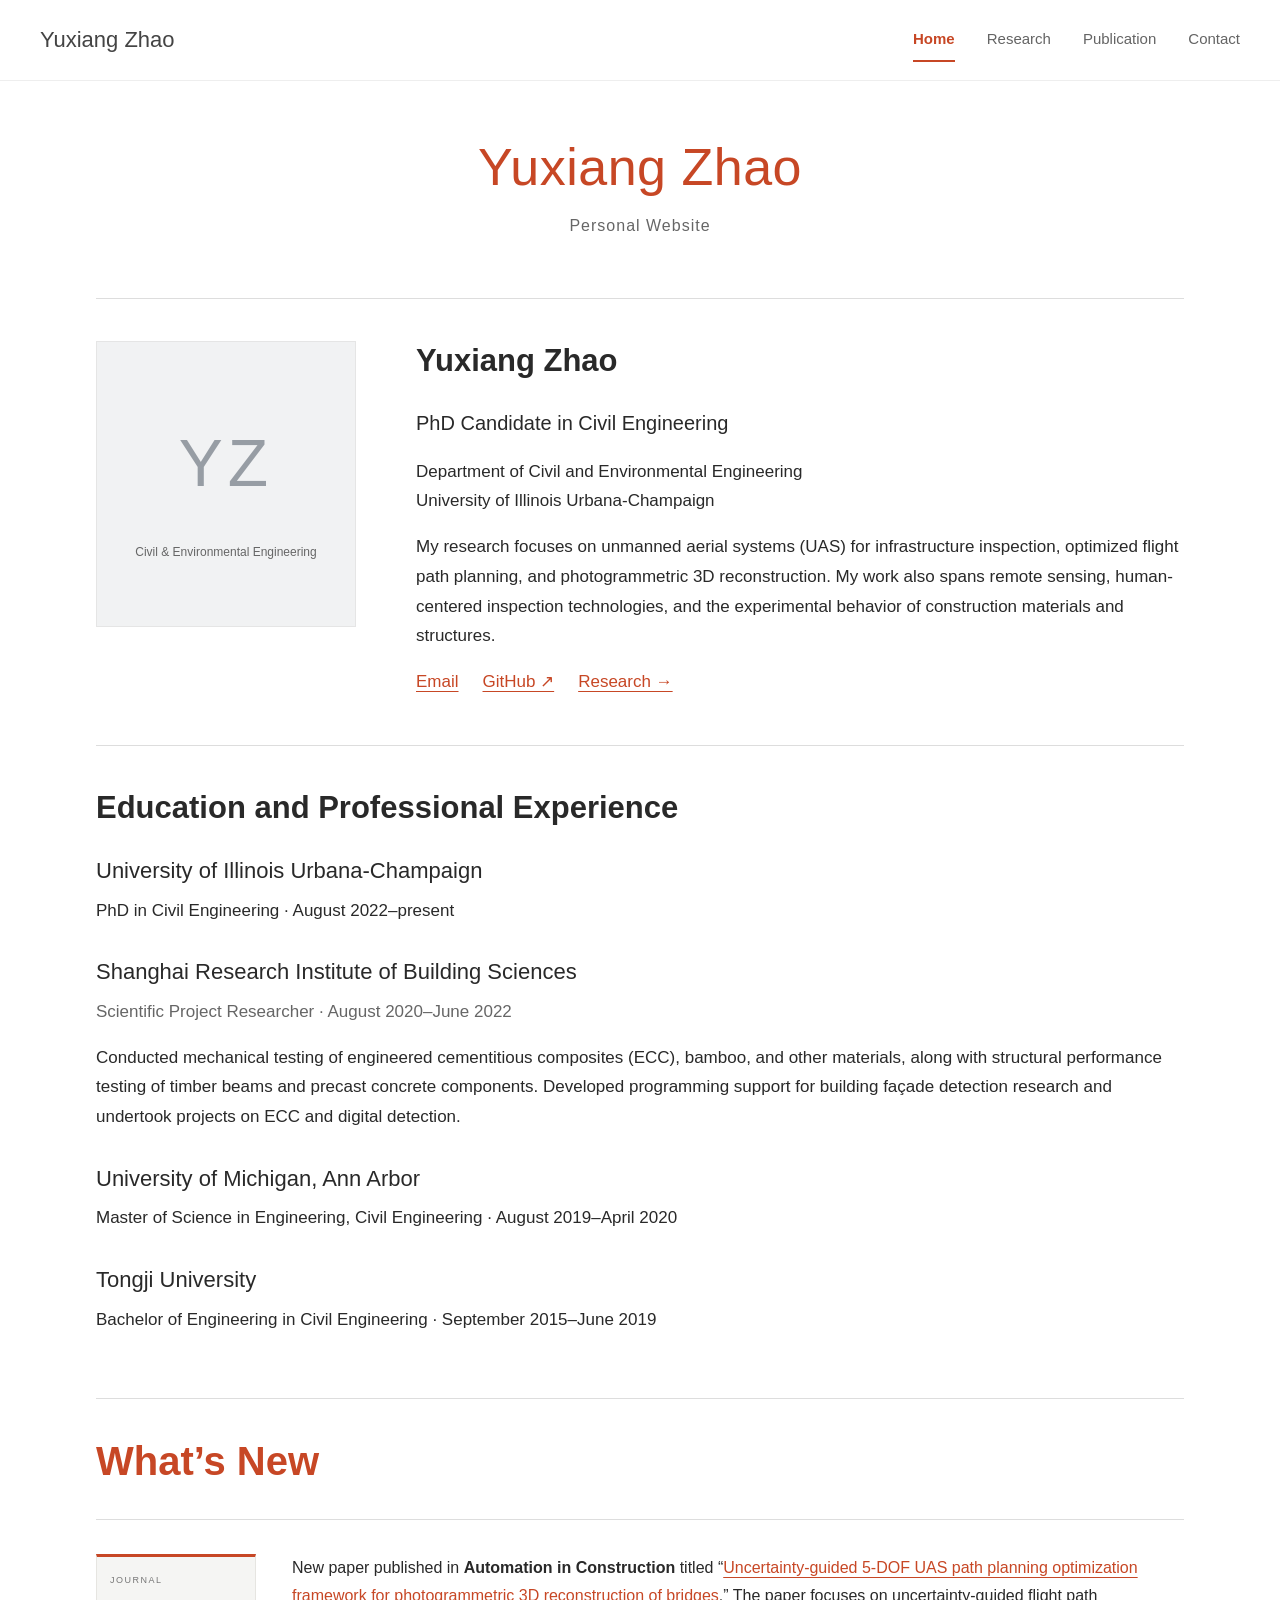
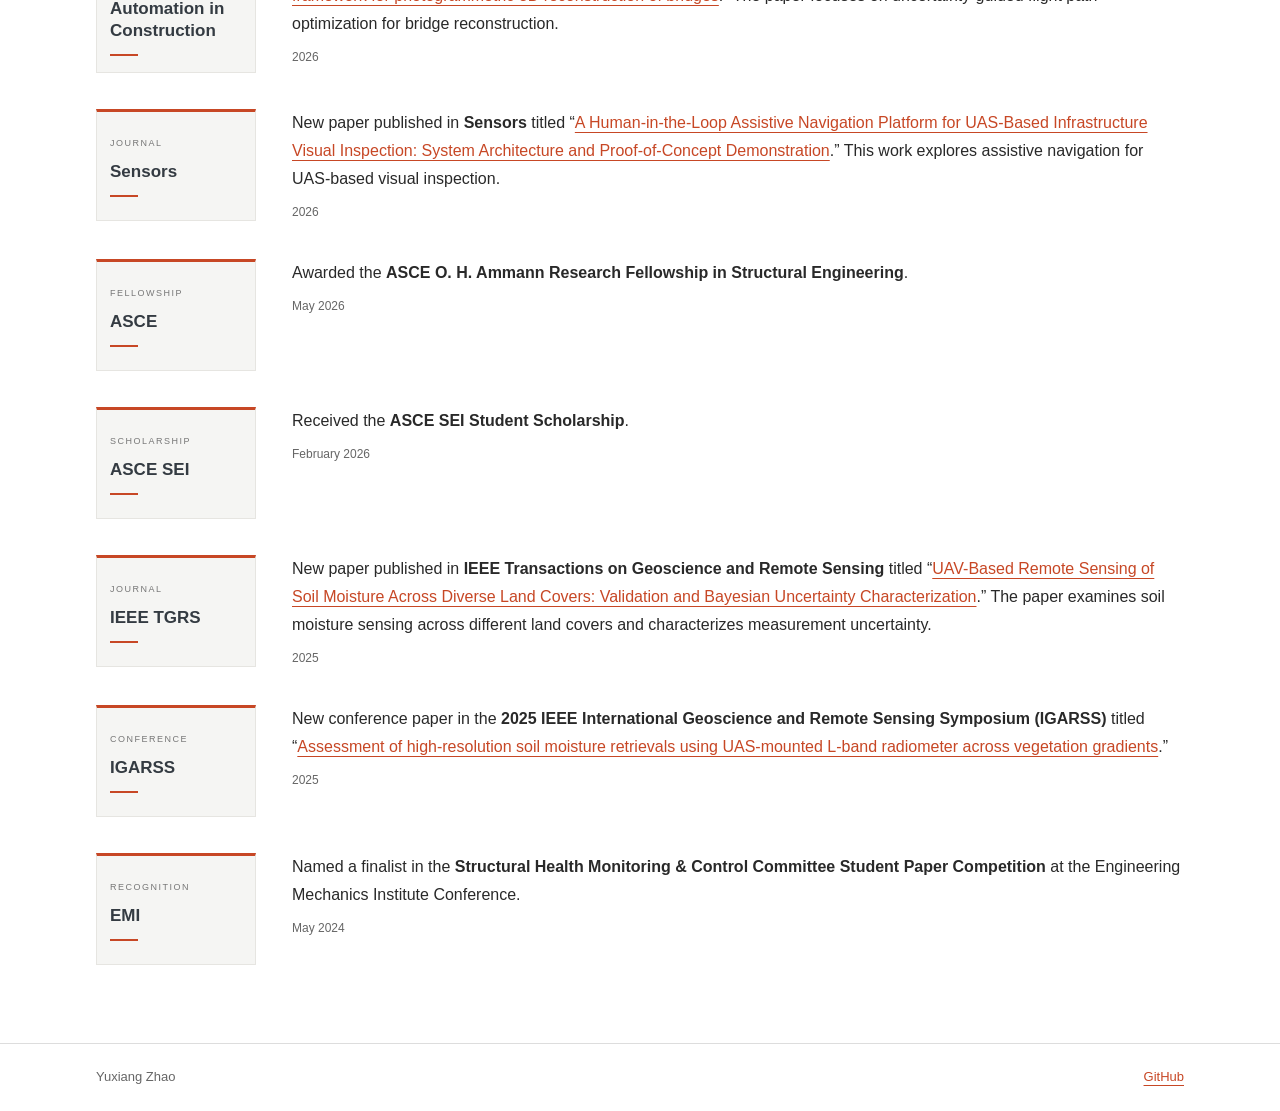
==== commit d3f4507b: "Restyle news as illustrated academic announcements" ====
--- a/index.html
+++ b/index.html
@@ -1,2 +1,2 @@
 <!doctype html>
-<html lang="en"><head><meta charset="utf-8"><meta name="viewport" content="width=device-width,initial-scale=1"><meta name="description" content="Yuxiang Zhao — home, research, publications, and contact."><meta name="theme-color" content="#ffffff"><title>Home | Yuxiang Zhao</title><link rel="stylesheet" href="styles.css?v=3"></head><body><a class="skip" href="#main">Skip to content</a><header><div class="header-inner"><a class="site-name" href="index.html">Yuxiang Zhao</a><nav aria-label="Main navigation"><a href="index.html" aria-current="page">Home</a><a href="research.html">Research</a><a href="publication.html">Publication</a><a href="contact.html">Contact</a></nav></div></header><main id="main" class="container"><div class="page-title"><h1>Yuxiang Zhao</h1><p>Personal Website</p></div><section class="introduction"><div class="portrait" role="img" aria-label="Yuxiang Zhao initials"><span>YZ</span><small>Civil &amp; Environmental Engineering</small></div><div><h2>Yuxiang Zhao</h2><p class="lead">PhD Candidate in Civil Engineering</p><p>Department of Civil and Environmental Engineering<br>University of Illinois Urbana-Champaign</p><p>My research focuses on unmanned aerial systems (UAS) for infrastructure inspection, optimized flight path planning, and photogrammetric 3D reconstruction. My work also spans remote sensing, human-centered inspection technologies, and the experimental behavior of construction materials and structures.</p><div class="profile-links"><a href="mailto:zhao132@illinois.edu">Email</a><a href="https://github.com/zhaoyx-uiuc">GitHub ↗</a><a href="research.html">Research →</a></div></div></section><section id="education-experience"><h2>Education and Professional Experience</h2><div class="record"><h3>University of Illinois Urbana-Champaign</h3><p>PhD in Civil Engineering · August 2022–present</p></div><div class="record"><h3>Shanghai Research Institute of Building Sciences</h3><p class="muted">Scientific Project Researcher · August 2020–June 2022</p><p>Conducted mechanical testing of engineered cementitious composites (ECC), bamboo, and other materials, along with structural performance testing of timber beams and precast concrete components. Developed programming support for building façade detection research and undertook projects on ECC and digital detection.</p></div><div class="record"><h3>University of Michigan, Ann Arbor</h3><p>Master of Science in Engineering, Civil Engineering · August 2019–April 2020</p></div><div class="record"><h3>Tongji University</h3><p>Bachelor of Engineering in Civil Engineering · September 2015–June 2019</p></div></section><section id="news"><h2>News</h2><div class="news-row"><span class="news-label">2026</span><p>New publication: “Uncertainty-guided 5-DOF UAS path planning optimization framework for photogrammetric 3D reconstruction of bridges” in <em>Automation in Construction</em>. <a href="publication.html">Publication details →</a></p></div><div class="news-row"><span class="news-label">2026</span><p>New publication: “A Human-in-the-Loop Assistive Navigation Platform for UAS-Based Infrastructure Visual Inspection: System Architecture and Proof-of-Concept Demonstration” in <em>Sensors</em>. <a href="publication.html">Publication details →</a></p></div><div class="news-row"><span class="news-label">May 2026</span><p>Awarded the ASCE O. H. Ammann Research Fellowship in Structural Engineering.</p></div><div class="news-row"><span class="news-label">February 2026</span><p>Received the ASCE SEI Student Scholarship.</p></div><div class="news-row"><span class="news-label">2025</span><p>New publication: “UAV-Based Remote Sensing of Soil Moisture Across Diverse Land Covers: Validation and Bayesian Uncertainty Characterization” in <em>IEEE Transactions on Geoscience and Remote Sensing</em>. <a href="publication.html">Publication details →</a></p></div><div class="news-row"><span class="news-label">2025</span><p>New publication: “Assessment of high-resolution soil moisture retrievals using UAS-mounted L-band radiometer across vegetation gradients” in <em>IEEE International Geoscience and Remote Sensing Symposium (IGARSS)</em>. <a href="publication.html">Publication details →</a></p></div><div class="news-row"><span class="news-label">May 2024</span><p>Named a finalist in the Structural Health Monitoring &amp; Control Committee Student Paper Competition at the Engineering Mechanics Institute Conference.</p></div></section></main><footer><div class="container"><span>Yuxiang Zhao</span><a href="https://github.com/zhaoyx-uiuc">GitHub</a></div></footer></body></html>+<html lang="en"><head><meta charset="utf-8"><meta name="viewport" content="width=device-width,initial-scale=1"><meta name="description" content="Yuxiang Zhao — home, research, publications, and contact."><meta name="theme-color" content="#ffffff"><title>Home | Yuxiang Zhao</title><link rel="stylesheet" href="styles.css?v=4"></head><body><a class="skip" href="#main">Skip to content</a><header><div class="header-inner"><a class="site-name" href="index.html">Yuxiang Zhao</a><nav aria-label="Main navigation"><a href="index.html" aria-current="page">Home</a><a href="research.html">Research</a><a href="publication.html">Publication</a><a href="contact.html">Contact</a></nav></div></header><main id="main" class="container"><div class="page-title"><h1>Yuxiang Zhao</h1><p>Personal Website</p></div><section class="introduction"><div class="portrait" role="img" aria-label="Yuxiang Zhao initials"><span>YZ</span><small>Civil &amp; Environmental Engineering</small></div><div><h2>Yuxiang Zhao</h2><p class="lead">PhD Candidate in Civil Engineering</p><p>Department of Civil and Environmental Engineering<br>University of Illinois Urbana-Champaign</p><p>My research focuses on unmanned aerial systems (UAS) for infrastructure inspection, optimized flight path planning, and photogrammetric 3D reconstruction. My work also spans remote sensing, human-centered inspection technologies, and the experimental behavior of construction materials and structures.</p><div class="profile-links"><a href="mailto:zhao132@illinois.edu">Email</a><a href="https://github.com/zhaoyx-uiuc">GitHub ↗</a><a href="research.html">Research →</a></div></div></section><section id="education-experience"><h2>Education and Professional Experience</h2><div class="record"><h3>University of Illinois Urbana-Champaign</h3><p>PhD in Civil Engineering · August 2022–present</p></div><div class="record"><h3>Shanghai Research Institute of Building Sciences</h3><p class="muted">Scientific Project Researcher · August 2020–June 2022</p><p>Conducted mechanical testing of engineered cementitious composites (ECC), bamboo, and other materials, along with structural performance testing of timber beams and precast concrete components. Developed programming support for building façade detection research and undertook projects on ECC and digital detection.</p></div><div class="record"><h3>University of Michigan, Ann Arbor</h3><p>Master of Science in Engineering, Civil Engineering · August 2019–April 2020</p></div><div class="record"><h3>Tongji University</h3><p>Bachelor of Engineering in Civil Engineering · September 2015–June 2019</p></div></section><section id="news" class="news-feed"><h2>What’s New</h2><div class="news-items"><article class="news-item"><div class="news-thumbnail" aria-hidden="true"><span>JOURNAL</span><strong>Automation in Construction</strong><i></i></div><div class="news-copy"><p>New paper published in <strong>Automation in Construction</strong> titled “<a href="publication.html">Uncertainty-guided 5-DOF UAS path planning optimization framework for photogrammetric 3D reconstruction of bridges</a>.” The paper focuses on uncertainty-guided flight path optimization for bridge reconstruction.</p><span class="news-date">2026</span></div></article><article class="news-item"><div class="news-thumbnail" aria-hidden="true"><span>JOURNAL</span><strong>Sensors</strong><i></i></div><div class="news-copy"><p>New paper published in <strong>Sensors</strong> titled “<a href="publication.html">A Human-in-the-Loop Assistive Navigation Platform for UAS-Based Infrastructure Visual Inspection: System Architecture and Proof-of-Concept Demonstration</a>.” This work explores assistive navigation for UAS-based visual inspection.</p><span class="news-date">2026</span></div></article><article class="news-item"><div class="news-thumbnail" aria-hidden="true"><span>FELLOWSHIP</span><strong>ASCE</strong><i></i></div><div class="news-copy"><p>Awarded the <strong>ASCE O. H. Ammann Research Fellowship in Structural Engineering</strong>.</p><span class="news-date">May 2026</span></div></article><article class="news-item"><div class="news-thumbnail" aria-hidden="true"><span>SCHOLARSHIP</span><strong>ASCE SEI</strong><i></i></div><div class="news-copy"><p>Received the <strong>ASCE SEI Student Scholarship</strong>.</p><span class="news-date">February 2026</span></div></article><article class="news-item"><div class="news-thumbnail" aria-hidden="true"><span>JOURNAL</span><strong>IEEE TGRS</strong><i></i></div><div class="news-copy"><p>New paper published in <strong>IEEE Transactions on Geoscience and Remote Sensing</strong> titled “<a href="publication.html">UAV-Based Remote Sensing of Soil Moisture Across Diverse Land Covers: Validation and Bayesian Uncertainty Characterization</a>.” The paper examines soil moisture sensing across different land covers and characterizes measurement uncertainty.</p><span class="news-date">2025</span></div></article><article class="news-item"><div class="news-thumbnail" aria-hidden="true"><span>CONFERENCE</span><strong>IGARSS</strong><i></i></div><div class="news-copy"><p>New conference paper in the <strong>2025 IEEE International Geoscience and Remote Sensing Symposium (IGARSS)</strong> titled “<a href="publication.html">Assessment of high-resolution soil moisture retrievals using UAS-mounted L-band radiometer across vegetation gradients</a>.”</p><span class="news-date">2025</span></div></article><article class="news-item"><div class="news-thumbnail" aria-hidden="true"><span>RECOGNITION</span><strong>EMI</strong><i></i></div><div class="news-copy"><p>Named a finalist in the <strong>Structural Health Monitoring &amp; Control Committee Student Paper Competition</strong> at the Engineering Mechanics Institute Conference.</p><span class="news-date">May 2024</span></div></article></div></section></main><footer><div class="container"><span>Yuxiang Zhao</span><a href="https://github.com/zhaoyx-uiuc">GitHub</a></div></footer></body></html>
--- a/styles.css
+++ b/styles.css
@@ -1,2 +1,4 @@
 :root{--accent:#c74725;--ink:#292929;--muted:#666;--line:#ddd;--soft:#f6f6f6}*{box-sizing:border-box}body{margin:0;background:#fff;color:var(--ink);font-family:Arial,Helvetica,sans-serif;font-size:17px;line-height:1.75}a{color:var(--accent);text-underline-offset:4px}a:hover{text-decoration:underline}a:focus-visible{outline:3px solid var(--accent);outline-offset:5px}header{border-bottom:1px solid #eee;background:white}.header-inner{max-width:1320px;margin:auto;min-height:80px;padding:16px 40px;display:flex;align-items:center;justify-content:space-between;gap:24px}.site-name{font-size:22px;font-weight:400;color:#444;text-decoration:none;white-space:nowrap}nav{display:flex;gap:32px;align-items:center}nav a{color:#646464;text-decoration:none;font-size:15px;padding:8px 0;border-bottom:2px solid transparent}nav a[aria-current=page]{color:var(--accent);border-bottom-color:var(--accent);font-weight:600}.container{max-width:1160px;margin:auto;padding:0 36px}main{min-height:calc(100vh - 177px)}.page-title{text-align:center;padding:55px 0 58px}.page-title h1{font-weight:500;font-size:52px;letter-spacing:.5px;line-height:1.2;color:var(--accent);margin:0}.page-title p{margin:14px 0 0;font-size:16px;letter-spacing:1px;color:var(--muted)}section{border-top:1px solid var(--line);padding:42px 0 48px}h2{font-size:31px;line-height:1.3;font-weight:600;margin:0 0 24px}h3{font-size:22px;margin:0 0 12px;font-weight:500}p{margin:0 0 16px}.muted{color:var(--muted)}.introduction{display:grid;grid-template-columns:260px 1fr;gap:60px;align-items:center}.portrait{aspect-ratio:1/1.1;display:flex;flex-direction:column;align-items:center;justify-content:center;gap:20px;background:#f1f2f3;border:1px solid #e5e5e5}.portrait span{font-size:66px;font-weight:300;letter-spacing:5px;color:#979da4}.portrait small{font-size:12px;color:#666}.lead{font-size:20px}.text-link{display:inline-block;margin-top:8px}.news-row{display:grid;grid-template-columns:130px 1fr;gap:25px}.news-label{color:var(--accent);font-weight:600}.news-row p{margin:0}.empty-state{background:var(--soft);padding:28px 30px;border-left:3px solid var(--accent)}.empty-state p{margin:0;color:var(--muted)}.contact-list{margin:30px 0 0}.contact-list>div{display:grid;grid-template-columns:110px 1fr;padding:18px 0;border-top:1px solid #eee;gap:20px}dt{font-weight:600}dd{margin:0;overflow-wrap:anywhere}footer{border-top:1px solid var(--line);color:var(--muted);font-size:13px;margin-top:30px}footer .container{display:flex;justify-content:space-between;gap:20px;padding-top:22px;padding-bottom:22px}.skip{position:absolute;top:-100px;left:15px;background:white;padding:10px;z-index:10}.skip:focus{top:10px}@media(min-width:1500px){.page-title{padding:70px 0}}@media(max-width:700px){.header-inner{padding:18px 22px;flex-direction:column;gap:10px;align-items:flex-start}nav{gap:24px;flex-wrap:wrap}nav a{font-size:14px}.container{padding:0 24px}.page-title{padding:38px 0}.page-title h1{font-size:39px}.introduction{grid-template-columns:1fr;gap:30px}.portrait{width:210px;aspect-ratio:1}h2{font-size:27px}section{padding:30px 0 35px}.news-row{grid-template-columns:1fr;gap:5px}.contact-list>div{grid-template-columns:1fr;gap:3px}}@media(prefers-reduced-motion:reduce){*{scroll-behavior:auto}}
-.profile-links{display:flex;gap:24px;flex-wrap:wrap}.news-row+.news-row{margin-top:22px}.record+.record{margin-top:28px}.record h3{margin-bottom:5px}.skills{margin:0}.skills>div{display:grid;grid-template-columns:240px 1fr;gap:24px;padding:15px 0;border-bottom:1px solid #eee}.awards li,.interests li{margin-bottom:12px}.research-topic{padding:26px 0;border-bottom:1px solid #e5e5e5;margin-bottom:22px}.topic-label{color:var(--accent);font-size:12px;letter-spacing:1px;font-weight:600;display:block;margin-bottom:12px}.related{font-size:14px;color:var(--muted)}.publications{padding-left:28px;margin:0}.publications li{padding-left:9px;margin-bottom:26px;overflow-wrap:anywhere}.portrait small{text-align:center;padding:0 16px}.introduction{align-items:start}@media(max-width:700px){.skills>div{grid-template-columns:1fr;gap:5px}.publications{padding-left:22px}}+.profile-links{display:flex;gap:24px;flex-wrap:wrap}.news-row+.news-row{margin-top:22px}.record+.record{margin-top:28px}.record h3{margin-bottom:5px}.skills{margin:0}.skills>div{display:grid;grid-template-columns:240px 1fr;gap:24px;padding:15px 0;border-bottom:1px solid #eee}.awards li,.interests li{margin-bottom:12px}.research-topic{padding:26px 0;border-bottom:1px solid #e5e5e5;margin-bottom:22px}.topic-label{color:var(--accent);font-size:12px;letter-spacing:1px;font-weight:600;display:block;margin-bottom:12px}.related{font-size:14px;color:var(--muted)}.publications{padding-left:28px;margin:0}.publications li{padding-left:9px;margin-bottom:26px;overflow-wrap:anywhere}.portrait small{text-align:center;padding:0 16px}.introduction{align-items:start}@media(max-width:700px){.skills>div{grid-template-columns:1fr;gap:5px}.publications{padding-left:22px}}
+/* News layout inspired by the reference academic website. */
+.news-feed{padding-top:36px}.news-feed>h2{color:var(--accent);font-size:40px;font-weight:600;padding-bottom:32px;border-bottom:1px solid var(--line);margin-bottom:34px}.news-items{display:grid;gap:36px}.news-item{display:grid;grid-template-columns:160px minmax(0,1fr);gap:36px;align-items:start}.news-thumbnail{min-height:112px;padding:16px 13px;background:#f5f5f3;border:1px solid #e6e5e1;border-top:3px solid var(--accent);display:flex;flex-direction:column;justify-content:center;color:#343b42}.news-thumbnail>span{font-size:9px;letter-spacing:1.5px;color:#777;margin-bottom:9px}.news-thumbnail>strong{font-size:17px;line-height:1.3;font-weight:600}.news-thumbnail>i{display:block;width:28px;height:2px;background:var(--accent);margin-top:12px}.news-copy p{font-size:16px;line-height:1.75;margin:0}.news-copy a{color:var(--accent);text-decoration:underline}.news-date{display:block;font-size:12px;color:var(--muted);margin-top:9px}.news-copy strong{font-weight:600}@media(max-width:700px){.news-feed>h2{font-size:32px;padding-bottom:24px}.news-item{grid-template-columns:108px minmax(0,1fr);gap:18px}.news-thumbnail{min-height:100px;padding:12px 9px}.news-thumbnail>strong{font-size:14px}.news-thumbnail>span{font-size:8px;letter-spacing:.6px}}@media(max-width:420px){.news-item{grid-template-columns:1fr;gap:15px}.news-thumbnail{width:145px;min-height:90px}.news-items{gap:32px}}
